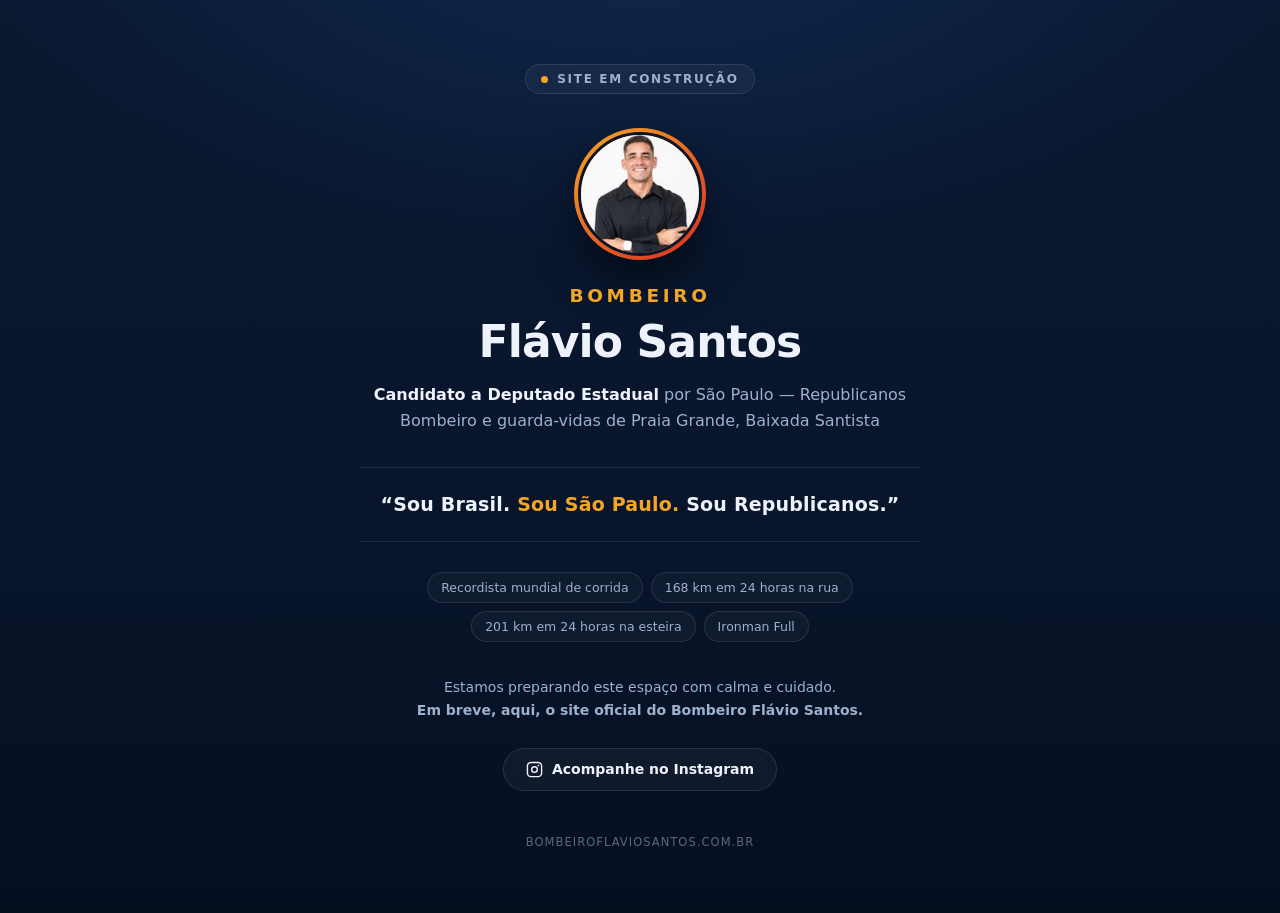
==== index.html @ 795d760d "Publica a pagina de espera do Bombeiro Flavio Santos Uma tela so, sem navegacao, enquanto o site def" ====
<!DOCTYPE html>
<html lang="pt-BR">
<head>
<meta charset="utf-8">
<meta name="viewport" content="width=device-width, initial-scale=1">
<title>Bombeiro Flávio Santos — em breve</title>
<meta name="description" content="Em breve, o site oficial do Bombeiro Flávio Santos, candidato a Deputado Estadual por São Paulo.">
<meta name="robots" content="index, follow">
<link rel="canonical" href="https://bombeiroflaviosantos.com.br/">

<meta property="og:type" content="website">
<meta property="og:locale" content="pt_BR">
<meta property="og:site_name" content="Bombeiro Flávio Santos">
<meta property="og:title" content="Bombeiro Flávio Santos — em breve">
<meta property="og:description" content="Sou Brasil. Sou São Paulo. Sou Republicanos. Em breve, o site oficial.">
<meta property="og:url" content="https://bombeiroflaviosantos.com.br/">
<meta property="og:image" content="https://bombeiroflaviosantos.com.br/assets/flavio.jpg">
<meta name="twitter:card" content="summary">

<link rel="icon" href="data:image/svg+xml,%3Csvg xmlns='http://www.w3.org/2000/svg' viewBox='0 0 32 32'%3E%3Crect width='32' height='32' rx='7' fill='%230b1b33'/%3E%3Cpath d='M16 5c1.5 4-2.5 5.6-2.5 9A2.5 2.5 0 0 0 16 16.5 2.5 2.5 0 0 0 18.5 14c0-1.2-.6-2-.6-2 3 1.6 4.6 3.8 4.6 6.6A6.5 6.5 0 0 1 16 25a6.5 6.5 0 0 1-6.5-6.4C9.5 12.6 14.6 11 16 5z' fill='%23f5a524'/%3E%3C/svg%3E">

<style>
  :root{
    --azul-fundo:#08152b;
    --azul-topo:#102a52;
    --amarelo:#f5a524;
    --vermelho:#d92d20;
    --texto:#eef3fb;
    --texto-suave:#9db0cc;
    --borda:rgba(255,255,255,.10);
  }
  *{box-sizing:border-box;margin:0;padding:0}
  html{-webkit-text-size-adjust:100%}
  body{
    min-height:100dvh;
    display:flex;align-items:center;justify-content:center;
    padding:clamp(24px,6vw,64px) 20px;
    font-family:"Segoe UI",system-ui,-apple-system,"Helvetica Neue",Arial,sans-serif;
    color:var(--texto);
    background:
      radial-gradient(1100px 600px at 50% -12%, var(--azul-topo) 0%, transparent 62%),
      linear-gradient(180deg, #0a1830 0%, var(--azul-fundo) 55%, #060f20 100%);
    background-color:var(--azul-fundo);
    text-align:center;
  }
  main{width:100%;max-width:560px}

  .selo{
    display:inline-flex;align-items:center;gap:9px;
    padding:7px 15px;margin-bottom:34px;
    border:1px solid var(--borda);border-radius:999px;
    background:rgba(255,255,255,.04);
    font-size:12px;font-weight:600;letter-spacing:.14em;text-transform:uppercase;
    color:var(--texto-suave);
  }
  .selo::before{
    content:"";width:7px;height:7px;border-radius:50%;
    background:var(--amarelo);
    box-shadow:0 0 0 0 rgba(245,165,36,.6);
    animation:pulso 2.4s ease-out infinite;
  }
  @keyframes pulso{
    0%{box-shadow:0 0 0 0 rgba(245,165,36,.55)}
    70%{box-shadow:0 0 0 11px rgba(245,165,36,0)}
    100%{box-shadow:0 0 0 0 rgba(245,165,36,0)}
  }

  .retrato{
    width:132px;height:132px;margin:0 auto 26px;
    border-radius:50%;
    padding:4px;
    background:linear-gradient(140deg,var(--amarelo),var(--vermelho));
    box-shadow:0 18px 42px rgba(0,0,0,.5);
  }
  .retrato img{
    width:100%;height:100%;
    border-radius:50%;
    object-fit:cover;
    display:block;
    border:3px solid var(--azul-fundo);
    background:var(--azul-topo);
  }

  h1{
    font-size:clamp(30px,7.5vw,44px);
    line-height:1.12;
    font-weight:800;
    letter-spacing:-.02em;
  }
  h1 .primeiro{
    display:block;
    font-size:.42em;
    font-weight:700;
    letter-spacing:.2em;
    text-transform:uppercase;
    color:var(--amarelo);
    margin-bottom:10px;
  }

  .cargo{
    margin-top:16px;
    font-size:clamp(14px,3.6vw,16px);
    line-height:1.6;
    color:var(--texto-suave);
  }
  .cargo strong{color:var(--texto);font-weight:600}

  .lema{
    margin:34px auto 0;
    padding:22px 20px;
    border-top:1px solid var(--borda);
    border-bottom:1px solid var(--borda);
    font-size:clamp(15px,4vw,19px);
    font-weight:700;
    line-height:1.5;
    letter-spacing:.01em;
  }
  .lema span{color:var(--amarelo)}

  .marcas{
    display:flex;flex-wrap:wrap;gap:8px;justify-content:center;
    margin-top:30px;
  }
  .marcas li{
    list-style:none;
    padding:7px 13px;
    border:1px solid var(--borda);border-radius:999px;
    background:rgba(255,255,255,.03);
    font-size:12.5px;
    color:var(--texto-suave);
  }

  .aviso{
    margin-top:34px;
    font-size:14px;line-height:1.65;
    color:var(--texto-suave);
  }

  .insta{
    display:inline-flex;align-items:center;gap:9px;
    margin-top:26px;padding:12px 22px;
    border:1px solid var(--borda);border-radius:999px;
    background:rgba(255,255,255,.04);
    color:var(--texto);text-decoration:none;
    font-size:14px;font-weight:600;
    transition:background .18s ease,border-color .18s ease,transform .18s ease;
  }
  .insta:hover,.insta:focus-visible{
    background:rgba(245,165,36,.12);
    border-color:rgba(245,165,36,.45);
    transform:translateY(-1px);
  }
  .insta:focus-visible{outline:2px solid var(--amarelo);outline-offset:3px}
  .insta svg{width:17px;height:17px;flex:none}

  footer{
    margin-top:44px;
    font-size:11.5px;letter-spacing:.09em;text-transform:uppercase;
    color:rgba(157,176,204,.55);
  }

  @media (prefers-reduced-motion:reduce){
    .selo::before{animation:none}
    .insta{transition:none}
  }
</style>
</head>
<body>
<main>
  <p class="selo">Site em construção</p>

  <div class="retrato">
    <img src="assets/flavio.jpg" alt="Retrato do Bombeiro Flávio Santos" width="132" height="132">
  </div>

  <h1><span class="primeiro">Bombeiro</span>Flávio Santos</h1>

  <p class="cargo">
    <strong>Candidato a Deputado Estadual</strong> por São Paulo — Republicanos<br>
    Bombeiro e guarda-vidas de Praia Grande, Baixada Santista
  </p>

  <p class="lema">“Sou Brasil. <span>Sou São Paulo.</span> Sou Republicanos.”</p>

  <ul class="marcas">
    <li>Recordista mundial de corrida</li>
    <li>168 km em 24 horas na rua</li>
    <li>201 km em 24 horas na esteira</li>
    <li>Ironman Full</li>
  </ul>

  <p class="aviso">
    Estamos preparando este espaço com calma e cuidado.<br>
    <strong>Em breve, aqui, o site oficial do Bombeiro Flávio Santos.</strong>
  </p>

  <a class="insta" href="https://www.instagram.com/bombeiroflaviosantos/" target="_blank" rel="noopener">
    <svg viewBox="0 0 24 24" fill="none" stroke="currentColor" stroke-width="2" stroke-linecap="round" stroke-linejoin="round" aria-hidden="true">
      <rect x="2" y="2" width="20" height="20" rx="5"></rect>
      <circle cx="12" cy="12" r="4"></circle>
      <circle cx="17.5" cy="6.5" r="1.2" fill="currentColor" stroke="none"></circle>
    </svg>
    Acompanhe no Instagram
  </a>

  <footer>bombeiroflaviosantos.com.br</footer>
</main>
</body>
</html>
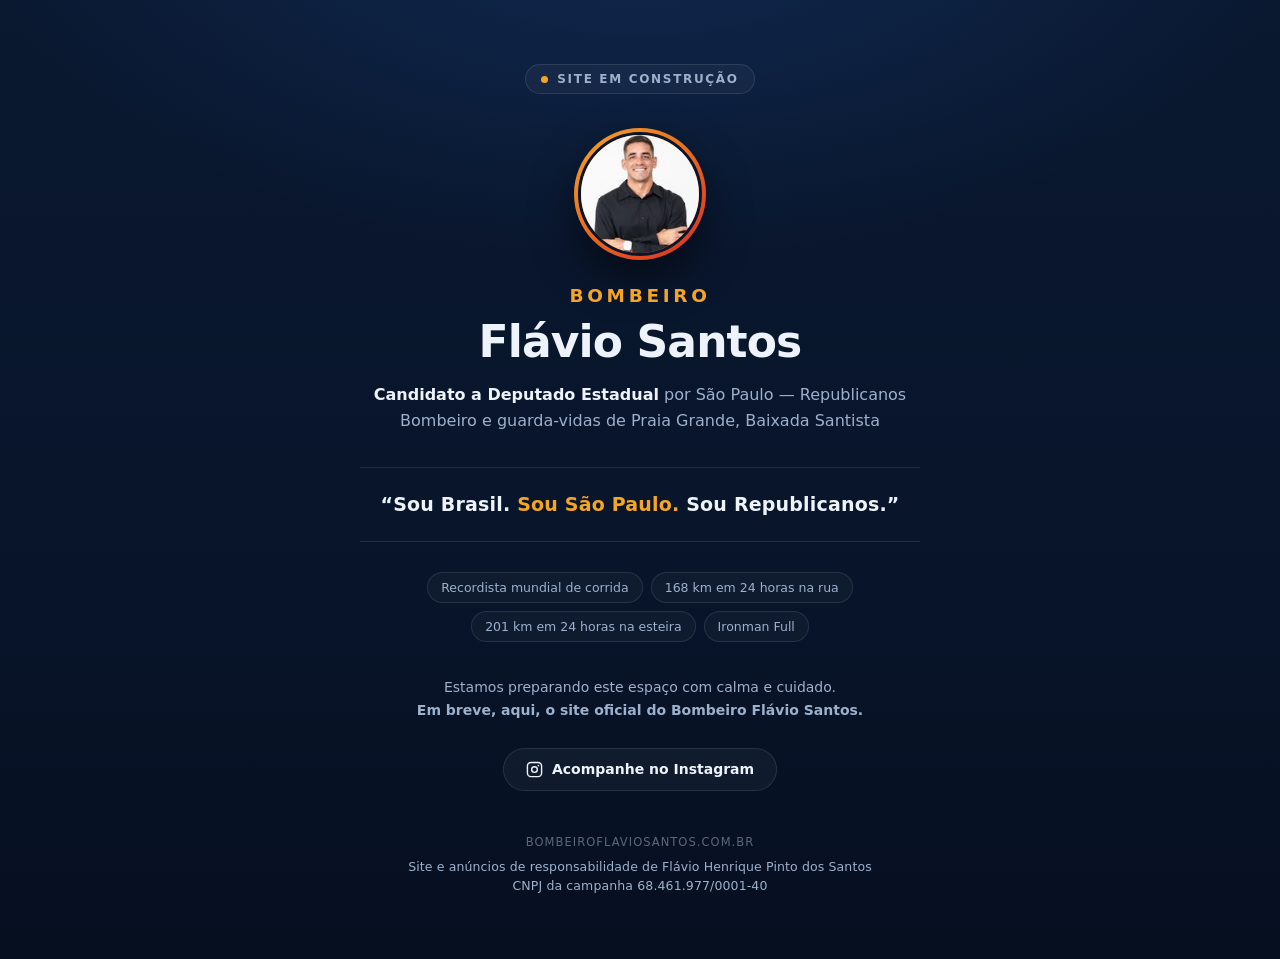
==== commit c0224a2e: "Identifica quem financia o anuncio no rodape O rotulo de anuncio foi reprovado porque a pagina nao t" ====
--- a/index.html
+++ b/index.html
@@ -158,6 +158,13 @@
     font-size:11.5px;letter-spacing:.09em;text-transform:uppercase;
     color:rgba(157,176,204,.55);
   }
+  /* identificacao de quem financia o anuncio: exigida por Meta/Google para o rotulo */
+  footer .responsavel{
+    display:block;margin-top:9px;
+    text-transform:none;letter-spacing:.01em;
+    font-size:12.5px;line-height:1.5;
+    color:var(--texto-suave);
+  }
 
   @media (prefers-reduced-motion:reduce){
     .selo::before{animation:none}
@@ -203,7 +210,11 @@
     Acompanhe no Instagram
   </a>
 
-  <footer>bombeiroflaviosantos.com.br</footer>
+  <footer>
+    bombeiroflaviosantos.com.br
+    <span class="responsavel">Site e anúncios de responsabilidade de Flávio Henrique Pinto dos Santos<br>
+    CNPJ da campanha 68.461.977/0001-40</span>
+  </footer>
 </main>
 </body>
 </html>
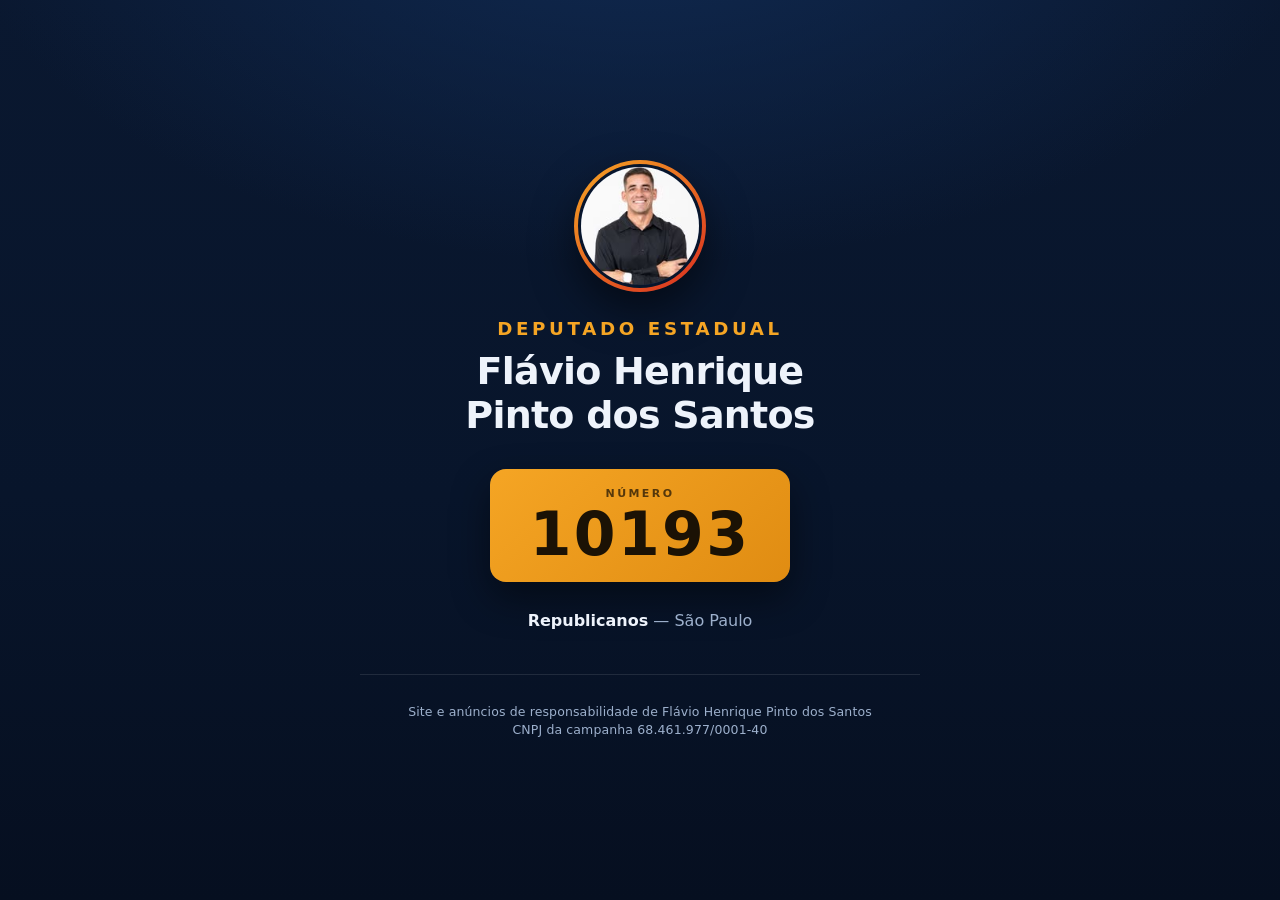
==== commit 93a2f1c7: "Aponta este dominio para a mesma pagina do flaviosantos10193 O rotulo de anuncio foi reprovado de no" ====
--- a/index.html
+++ b/index.html
@@ -3,21 +3,21 @@
 <head>
 <meta charset="utf-8">
 <meta name="viewport" content="width=device-width, initial-scale=1">
-<title>Bombeiro Flávio Santos — em breve</title>
-<meta name="description" content="Em breve, o site oficial do Bombeiro Flávio Santos, candidato a Deputado Estadual por São Paulo.">
+<title>Flávio Henrique Pinto dos Santos — 10193 — Deputado Estadual</title>
+<meta name="description" content="Flávio Henrique Pinto dos Santos, 10193 — candidato a Deputado Estadual por São Paulo, Republicanos.">
 <meta name="robots" content="index, follow">
 <link rel="canonical" href="https://bombeiroflaviosantos.com.br/">
 
 <meta property="og:type" content="website">
 <meta property="og:locale" content="pt_BR">
-<meta property="og:site_name" content="Bombeiro Flávio Santos">
-<meta property="og:title" content="Bombeiro Flávio Santos — em breve">
-<meta property="og:description" content="Sou Brasil. Sou São Paulo. Sou Republicanos. Em breve, o site oficial.">
+<meta property="og:site_name" content="Flávio Henrique Pinto dos Santos — 10193">
+<meta property="og:title" content="Flávio Henrique Pinto dos Santos — 10193 — Deputado Estadual">
+<meta property="og:description" content="Candidato a Deputado Estadual por São Paulo, Republicanos.">
 <meta property="og:url" content="https://bombeiroflaviosantos.com.br/">
 <meta property="og:image" content="https://bombeiroflaviosantos.com.br/assets/flavio.jpg">
 <meta name="twitter:card" content="summary">
 
-<link rel="icon" href="data:image/svg+xml,%3Csvg xmlns='http://www.w3.org/2000/svg' viewBox='0 0 32 32'%3E%3Crect width='32' height='32' rx='7' fill='%230b1b33'/%3E%3Cpath d='M16 5c1.5 4-2.5 5.6-2.5 9A2.5 2.5 0 0 0 16 16.5 2.5 2.5 0 0 0 18.5 14c0-1.2-.6-2-.6-2 3 1.6 4.6 3.8 4.6 6.6A6.5 6.5 0 0 1 16 25a6.5 6.5 0 0 1-6.5-6.4C9.5 12.6 14.6 11 16 5z' fill='%23f5a524'/%3E%3C/svg%3E">
+<link rel="icon" href="data:image/svg+xml,%3Csvg xmlns='http://www.w3.org/2000/svg' viewBox='0 0 32 32'%3E%3Crect width='32' height='32' rx='7' fill='%230b1b33'/%3E%3Ctext x='16' y='22' font-family='Segoe UI,Arial,sans-serif' font-size='15' font-weight='700' fill='%23f5a524' text-anchor='middle'%3E10%3C/text%3E%3C/svg%3E">
 
 <style>
   :root{
@@ -45,26 +45,6 @@
   }
   main{width:100%;max-width:560px}
 
-  .selo{
-    display:inline-flex;align-items:center;gap:9px;
-    padding:7px 15px;margin-bottom:34px;
-    border:1px solid var(--borda);border-radius:999px;
-    background:rgba(255,255,255,.04);
-    font-size:12px;font-weight:600;letter-spacing:.14em;text-transform:uppercase;
-    color:var(--texto-suave);
-  }
-  .selo::before{
-    content:"";width:7px;height:7px;border-radius:50%;
-    background:var(--amarelo);
-    box-shadow:0 0 0 0 rgba(245,165,36,.6);
-    animation:pulso 2.4s ease-out infinite;
-  }
-  @keyframes pulso{
-    0%{box-shadow:0 0 0 0 rgba(245,165,36,.55)}
-    70%{box-shadow:0 0 0 11px rgba(245,165,36,0)}
-    100%{box-shadow:0 0 0 0 rgba(245,165,36,0)}
-  }
-
   .retrato{
     width:132px;height:132px;margin:0 auto 26px;
     border-radius:50%;
@@ -81,15 +61,19 @@
     background:var(--azul-topo);
   }
 
+  /* O cargo pretendido e o titulo de maior peso; o nome vem logo abaixo.
+     Mesmo desenho ja adotado no site do Fabio Arruda. */
   h1{
-    font-size:clamp(30px,7.5vw,44px);
-    line-height:1.12;
+    /* nome civil completo e longo: escala menor que a de um nome de campanha,
+       senao quebra em tres linhas no telefone */
+    font-size:clamp(26px,6.2vw,38px);
+    line-height:1.16;
     font-weight:800;
     letter-spacing:-.02em;
   }
   h1 .primeiro{
     display:block;
-    font-size:.42em;
+    font-size:.48em;
     font-weight:700;
     letter-spacing:.2em;
     text-transform:uppercase;
@@ -97,121 +81,75 @@
     margin-bottom:10px;
   }
 
-  .cargo{
-    margin-top:16px;
+  .numero{
+    margin:32px auto 0;
+    display:block;
+    width:fit-content;
+    padding:18px clamp(24px,7vw,40px);
+    border-radius:16px;
+    background:linear-gradient(140deg,var(--amarelo),#e08c12);
+    color:#1b1205;
+    box-shadow:0 16px 38px rgba(0,0,0,.45);
+  }
+  .numero .rotulo{
+    display:block;
+    font-size:11px;font-weight:700;
+    letter-spacing:.22em;text-transform:uppercase;
+    opacity:.72;
+  }
+  .numero .digitos{
+    display:block;
+    margin-top:4px;
+    font-size:clamp(40px,12vw,60px);
+    font-weight:800;
+    line-height:1;
+    letter-spacing:.04em;
+    font-variant-numeric:tabular-nums;
+  }
+
+  .partido{
+    margin-top:26px;
     font-size:clamp(14px,3.6vw,16px);
     line-height:1.6;
     color:var(--texto-suave);
   }
-  .cargo strong{color:var(--texto);font-weight:600}
+  .partido strong{color:var(--texto);font-weight:600}
 
-  .lema{
-    margin:34px auto 0;
-    padding:22px 20px;
+  footer{
+    margin-top:40px;
+    padding-top:20px;
     border-top:1px solid var(--borda);
-    border-bottom:1px solid var(--borda);
-    font-size:clamp(15px,4vw,19px);
-    font-weight:700;
-    line-height:1.5;
-    letter-spacing:.01em;
-  }
-  .lema span{color:var(--amarelo)}
-
-  .marcas{
-    display:flex;flex-wrap:wrap;gap:8px;justify-content:center;
-    margin-top:30px;
-  }
-  .marcas li{
-    list-style:none;
-    padding:7px 13px;
-    border:1px solid var(--borda);border-radius:999px;
-    background:rgba(255,255,255,.03);
-    font-size:12.5px;
+    font-size:12px;
+    letter-spacing:.06em;
+    text-transform:uppercase;
     color:var(--texto-suave);
   }
-
-  .aviso{
-    margin-top:34px;
-    font-size:14px;line-height:1.65;
-    color:var(--texto-suave);
-  }
-
-  .insta{
-    display:inline-flex;align-items:center;gap:9px;
-    margin-top:26px;padding:12px 22px;
-    border:1px solid var(--borda);border-radius:999px;
-    background:rgba(255,255,255,.04);
-    color:var(--texto);text-decoration:none;
-    font-size:14px;font-weight:600;
-    transition:background .18s ease,border-color .18s ease,transform .18s ease;
-  }
-  .insta:hover,.insta:focus-visible{
-    background:rgba(245,165,36,.12);
-    border-color:rgba(245,165,36,.45);
-    transform:translateY(-1px);
-  }
-  .insta:focus-visible{outline:2px solid var(--amarelo);outline-offset:3px}
-  .insta svg{width:17px;height:17px;flex:none}
-
-  footer{
-    margin-top:44px;
-    font-size:11.5px;letter-spacing:.09em;text-transform:uppercase;
-    color:rgba(157,176,204,.55);
-  }
-  /* identificacao de quem financia o anuncio: exigida por Meta/Google para o rotulo */
   footer .responsavel{
-    display:block;margin-top:9px;
+    display:block;margin-top:8px;
     text-transform:none;letter-spacing:.01em;
     font-size:12.5px;line-height:1.5;
     color:var(--texto-suave);
-  }
-
-  @media (prefers-reduced-motion:reduce){
-    .selo::before{animation:none}
-    .insta{transition:none}
   }
 </style>
 </head>
 <body>
 <main>
-  <p class="selo">Site em construção</p>
-
   <div class="retrato">
-    <img src="assets/flavio.jpg" alt="Retrato do Bombeiro Flávio Santos" width="132" height="132">
+    <img src="assets/flavio.jpg" alt="Retrato de Flávio Henrique Pinto dos Santos" width="132" height="132">
   </div>
 
-  <h1><span class="primeiro">Bombeiro</span>Flávio Santos</h1>
+  <h1><span class="primeiro">Deputado Estadual</span>Flávio Henrique<br>Pinto dos Santos</h1>
 
-  <p class="cargo">
-    <strong>Candidato a Deputado Estadual</strong> por São Paulo — Republicanos<br>
-    Bombeiro e guarda-vidas de Praia Grande, Baixada Santista
+  <p class="numero">
+    <span class="rotulo">Número</span>
+    <span class="digitos">10193</span>
   </p>
 
-  <p class="lema">“Sou Brasil. <span>Sou São Paulo.</span> Sou Republicanos.”</p>
-
-  <ul class="marcas">
-    <li>Recordista mundial de corrida</li>
-    <li>168 km em 24 horas na rua</li>
-    <li>201 km em 24 horas na esteira</li>
-    <li>Ironman Full</li>
-  </ul>
-
-  <p class="aviso">
-    Estamos preparando este espaço com calma e cuidado.<br>
-    <strong>Em breve, aqui, o site oficial do Bombeiro Flávio Santos.</strong>
+  <p class="partido">
+    <strong>Republicanos</strong> — São Paulo
   </p>
 
-  <a class="insta" href="https://www.instagram.com/bombeiroflaviosantos/" target="_blank" rel="noopener">
-    <svg viewBox="0 0 24 24" fill="none" stroke="currentColor" stroke-width="2" stroke-linecap="round" stroke-linejoin="round" aria-hidden="true">
-      <rect x="2" y="2" width="20" height="20" rx="5"></rect>
-      <circle cx="12" cy="12" r="4"></circle>
-      <circle cx="17.5" cy="6.5" r="1.2" fill="currentColor" stroke="none"></circle>
-    </svg>
-    Acompanhe no Instagram
-  </a>
-
   <footer>
-    bombeiroflaviosantos.com.br
     <span class="responsavel">Site e anúncios de responsabilidade de Flávio Henrique Pinto dos Santos<br>
     CNPJ da campanha 68.461.977/0001-40</span>
   </footer>
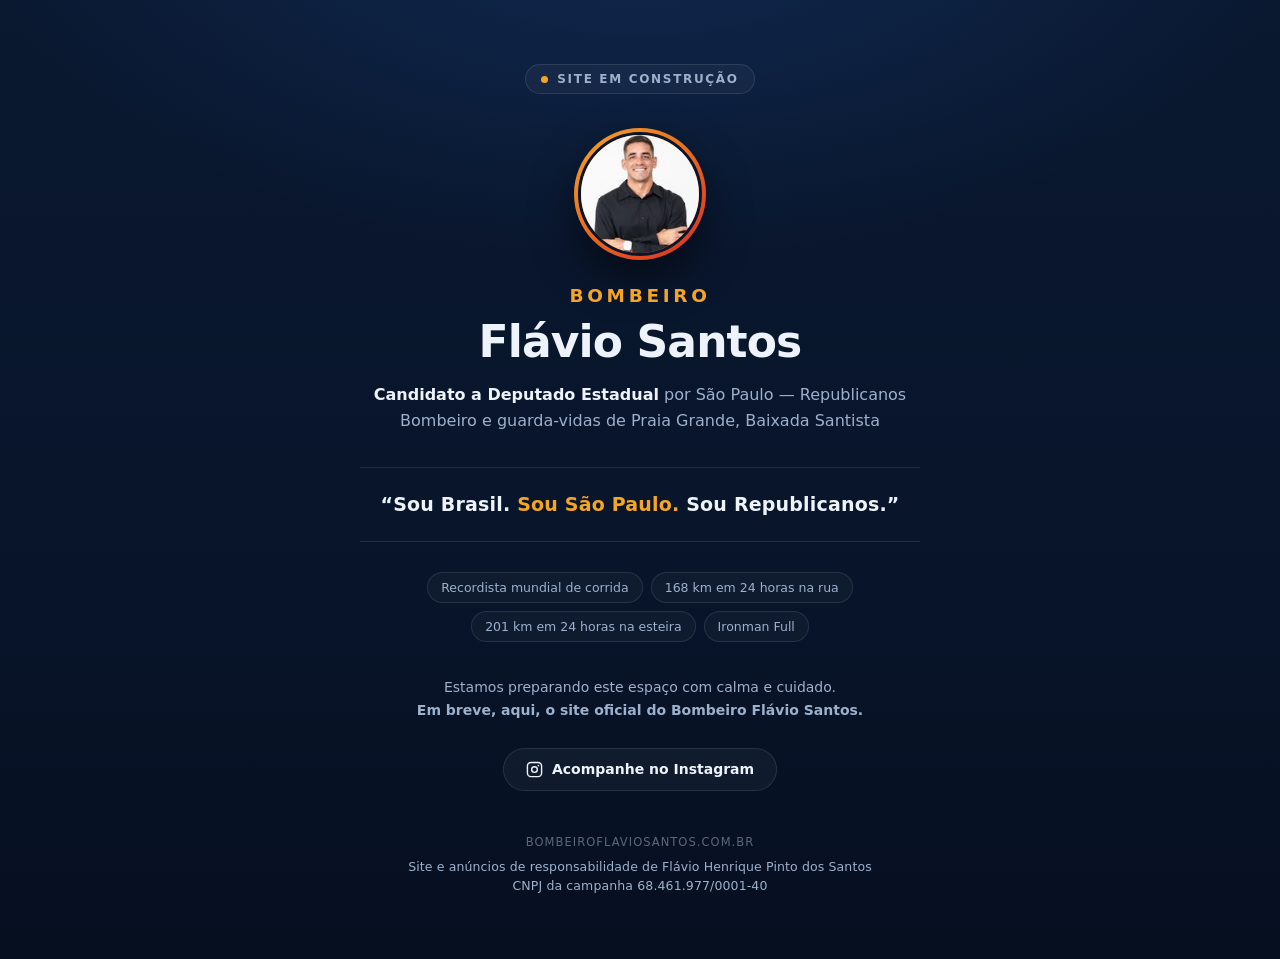
==== commit 8caccf20: "Restaura a pagina de campanha original e desfaz o espelhamento com o site novo Os dois dominios do c" ====
--- a/index.html
+++ b/index.html
@@ -3,21 +3,21 @@
 <head>
 <meta charset="utf-8">
 <meta name="viewport" content="width=device-width, initial-scale=1">
-<title>Flávio Henrique Pinto dos Santos — 10193 — Deputado Estadual</title>
-<meta name="description" content="Flávio Henrique Pinto dos Santos, 10193 — candidato a Deputado Estadual por São Paulo, Republicanos.">
+<title>Bombeiro Flávio Santos — em breve</title>
+<meta name="description" content="Em breve, o site oficial do Bombeiro Flávio Santos, candidato a Deputado Estadual por São Paulo.">
 <meta name="robots" content="index, follow">
 <link rel="canonical" href="https://bombeiroflaviosantos.com.br/">
 
 <meta property="og:type" content="website">
 <meta property="og:locale" content="pt_BR">
-<meta property="og:site_name" content="Flávio Henrique Pinto dos Santos — 10193">
-<meta property="og:title" content="Flávio Henrique Pinto dos Santos — 10193 — Deputado Estadual">
-<meta property="og:description" content="Candidato a Deputado Estadual por São Paulo, Republicanos.">
+<meta property="og:site_name" content="Bombeiro Flávio Santos">
+<meta property="og:title" content="Bombeiro Flávio Santos — em breve">
+<meta property="og:description" content="Sou Brasil. Sou São Paulo. Sou Republicanos. Em breve, o site oficial.">
 <meta property="og:url" content="https://bombeiroflaviosantos.com.br/">
 <meta property="og:image" content="https://bombeiroflaviosantos.com.br/assets/flavio.jpg">
 <meta name="twitter:card" content="summary">
 
-<link rel="icon" href="data:image/svg+xml,%3Csvg xmlns='http://www.w3.org/2000/svg' viewBox='0 0 32 32'%3E%3Crect width='32' height='32' rx='7' fill='%230b1b33'/%3E%3Ctext x='16' y='22' font-family='Segoe UI,Arial,sans-serif' font-size='15' font-weight='700' fill='%23f5a524' text-anchor='middle'%3E10%3C/text%3E%3C/svg%3E">
+<link rel="icon" href="data:image/svg+xml,%3Csvg xmlns='http://www.w3.org/2000/svg' viewBox='0 0 32 32'%3E%3Crect width='32' height='32' rx='7' fill='%230b1b33'/%3E%3Cpath d='M16 5c1.5 4-2.5 5.6-2.5 9A2.5 2.5 0 0 0 16 16.5 2.5 2.5 0 0 0 18.5 14c0-1.2-.6-2-.6-2 3 1.6 4.6 3.8 4.6 6.6A6.5 6.5 0 0 1 16 25a6.5 6.5 0 0 1-6.5-6.4C9.5 12.6 14.6 11 16 5z' fill='%23f5a524'/%3E%3C/svg%3E">
 
 <style>
   :root{
@@ -45,6 +45,26 @@
   }
   main{width:100%;max-width:560px}
 
+  .selo{
+    display:inline-flex;align-items:center;gap:9px;
+    padding:7px 15px;margin-bottom:34px;
+    border:1px solid var(--borda);border-radius:999px;
+    background:rgba(255,255,255,.04);
+    font-size:12px;font-weight:600;letter-spacing:.14em;text-transform:uppercase;
+    color:var(--texto-suave);
+  }
+  .selo::before{
+    content:"";width:7px;height:7px;border-radius:50%;
+    background:var(--amarelo);
+    box-shadow:0 0 0 0 rgba(245,165,36,.6);
+    animation:pulso 2.4s ease-out infinite;
+  }
+  @keyframes pulso{
+    0%{box-shadow:0 0 0 0 rgba(245,165,36,.55)}
+    70%{box-shadow:0 0 0 11px rgba(245,165,36,0)}
+    100%{box-shadow:0 0 0 0 rgba(245,165,36,0)}
+  }
+
   .retrato{
     width:132px;height:132px;margin:0 auto 26px;
     border-radius:50%;
@@ -61,19 +81,15 @@
     background:var(--azul-topo);
   }
 
-  /* O cargo pretendido e o titulo de maior peso; o nome vem logo abaixo.
-     Mesmo desenho ja adotado no site do Fabio Arruda. */
   h1{
-    /* nome civil completo e longo: escala menor que a de um nome de campanha,
-       senao quebra em tres linhas no telefone */
-    font-size:clamp(26px,6.2vw,38px);
-    line-height:1.16;
+    font-size:clamp(30px,7.5vw,44px);
+    line-height:1.12;
     font-weight:800;
     letter-spacing:-.02em;
   }
   h1 .primeiro{
     display:block;
-    font-size:.48em;
+    font-size:.42em;
     font-weight:700;
     letter-spacing:.2em;
     text-transform:uppercase;
@@ -81,75 +97,121 @@
     margin-bottom:10px;
   }
 
-  .numero{
-    margin:32px auto 0;
-    display:block;
-    width:fit-content;
-    padding:18px clamp(24px,7vw,40px);
-    border-radius:16px;
-    background:linear-gradient(140deg,var(--amarelo),#e08c12);
-    color:#1b1205;
-    box-shadow:0 16px 38px rgba(0,0,0,.45);
-  }
-  .numero .rotulo{
-    display:block;
-    font-size:11px;font-weight:700;
-    letter-spacing:.22em;text-transform:uppercase;
-    opacity:.72;
-  }
-  .numero .digitos{
-    display:block;
-    margin-top:4px;
-    font-size:clamp(40px,12vw,60px);
-    font-weight:800;
-    line-height:1;
-    letter-spacing:.04em;
-    font-variant-numeric:tabular-nums;
-  }
-
-  .partido{
-    margin-top:26px;
+  .cargo{
+    margin-top:16px;
     font-size:clamp(14px,3.6vw,16px);
     line-height:1.6;
     color:var(--texto-suave);
   }
-  .partido strong{color:var(--texto);font-weight:600}
+  .cargo strong{color:var(--texto);font-weight:600}
+
+  .lema{
+    margin:34px auto 0;
+    padding:22px 20px;
+    border-top:1px solid var(--borda);
+    border-bottom:1px solid var(--borda);
+    font-size:clamp(15px,4vw,19px);
+    font-weight:700;
+    line-height:1.5;
+    letter-spacing:.01em;
+  }
+  .lema span{color:var(--amarelo)}
+
+  .marcas{
+    display:flex;flex-wrap:wrap;gap:8px;justify-content:center;
+    margin-top:30px;
+  }
+  .marcas li{
+    list-style:none;
+    padding:7px 13px;
+    border:1px solid var(--borda);border-radius:999px;
+    background:rgba(255,255,255,.03);
+    font-size:12.5px;
+    color:var(--texto-suave);
+  }
+
+  .aviso{
+    margin-top:34px;
+    font-size:14px;line-height:1.65;
+    color:var(--texto-suave);
+  }
+
+  .insta{
+    display:inline-flex;align-items:center;gap:9px;
+    margin-top:26px;padding:12px 22px;
+    border:1px solid var(--borda);border-radius:999px;
+    background:rgba(255,255,255,.04);
+    color:var(--texto);text-decoration:none;
+    font-size:14px;font-weight:600;
+    transition:background .18s ease,border-color .18s ease,transform .18s ease;
+  }
+  .insta:hover,.insta:focus-visible{
+    background:rgba(245,165,36,.12);
+    border-color:rgba(245,165,36,.45);
+    transform:translateY(-1px);
+  }
+  .insta:focus-visible{outline:2px solid var(--amarelo);outline-offset:3px}
+  .insta svg{width:17px;height:17px;flex:none}
 
   footer{
-    margin-top:40px;
-    padding-top:20px;
-    border-top:1px solid var(--borda);
-    font-size:12px;
-    letter-spacing:.06em;
-    text-transform:uppercase;
-    color:var(--texto-suave);
-  }
+    margin-top:44px;
+    font-size:11.5px;letter-spacing:.09em;text-transform:uppercase;
+    color:rgba(157,176,204,.55);
+  }
+  /* identificacao de quem financia o anuncio: exigida por Meta/Google para o rotulo */
   footer .responsavel{
-    display:block;margin-top:8px;
+    display:block;margin-top:9px;
     text-transform:none;letter-spacing:.01em;
     font-size:12.5px;line-height:1.5;
     color:var(--texto-suave);
+  }
+
+  @media (prefers-reduced-motion:reduce){
+    .selo::before{animation:none}
+    .insta{transition:none}
   }
 </style>
 </head>
 <body>
 <main>
+  <p class="selo">Site em construção</p>
+
   <div class="retrato">
-    <img src="assets/flavio.jpg" alt="Retrato de Flávio Henrique Pinto dos Santos" width="132" height="132">
+    <img src="assets/flavio.jpg" alt="Retrato do Bombeiro Flávio Santos" width="132" height="132">
   </div>
 
-  <h1><span class="primeiro">Deputado Estadual</span>Flávio Henrique<br>Pinto dos Santos</h1>
-
-  <p class="numero">
-    <span class="rotulo">Número</span>
-    <span class="digitos">10193</span>
+  <h1><span class="primeiro">Bombeiro</span>Flávio Santos</h1>
+
+  <p class="cargo">
+    <strong>Candidato a Deputado Estadual</strong> por São Paulo — Republicanos<br>
+    Bombeiro e guarda-vidas de Praia Grande, Baixada Santista
   </p>
 
-  <p class="partido">
-    <strong>Republicanos</strong> — São Paulo
+  <p class="lema">“Sou Brasil. <span>Sou São Paulo.</span> Sou Republicanos.”</p>
+
+  <ul class="marcas">
+    <li>Recordista mundial de corrida</li>
+    <li>168 km em 24 horas na rua</li>
+    <li>201 km em 24 horas na esteira</li>
+    <li>Ironman Full</li>
+  </ul>
+
+  <p class="aviso">
+    Estamos preparando este espaço com calma e cuidado.<br>
+    <strong>Em breve, aqui, o site oficial do Bombeiro Flávio Santos.</strong>
   </p>
 
+  <a class="insta" href="https://www.instagram.com/bombeiroflaviosantos/" target="_blank" rel="noopener">
+    <svg viewBox="0 0 24 24" fill="none" stroke="currentColor" stroke-width="2" stroke-linecap="round" stroke-linejoin="round" aria-hidden="true">
+      <rect x="2" y="2" width="20" height="20" rx="5"></rect>
+      <circle cx="12" cy="12" r="4"></circle>
+      <circle cx="17.5" cy="6.5" r="1.2" fill="currentColor" stroke="none"></circle>
+    </svg>
+    Acompanhe no Instagram
+  </a>
+
   <footer>
+    bombeiroflaviosantos.com.br
     <span class="responsavel">Site e anúncios de responsabilidade de Flávio Henrique Pinto dos Santos<br>
     CNPJ da campanha 68.461.977/0001-40</span>
   </footer>
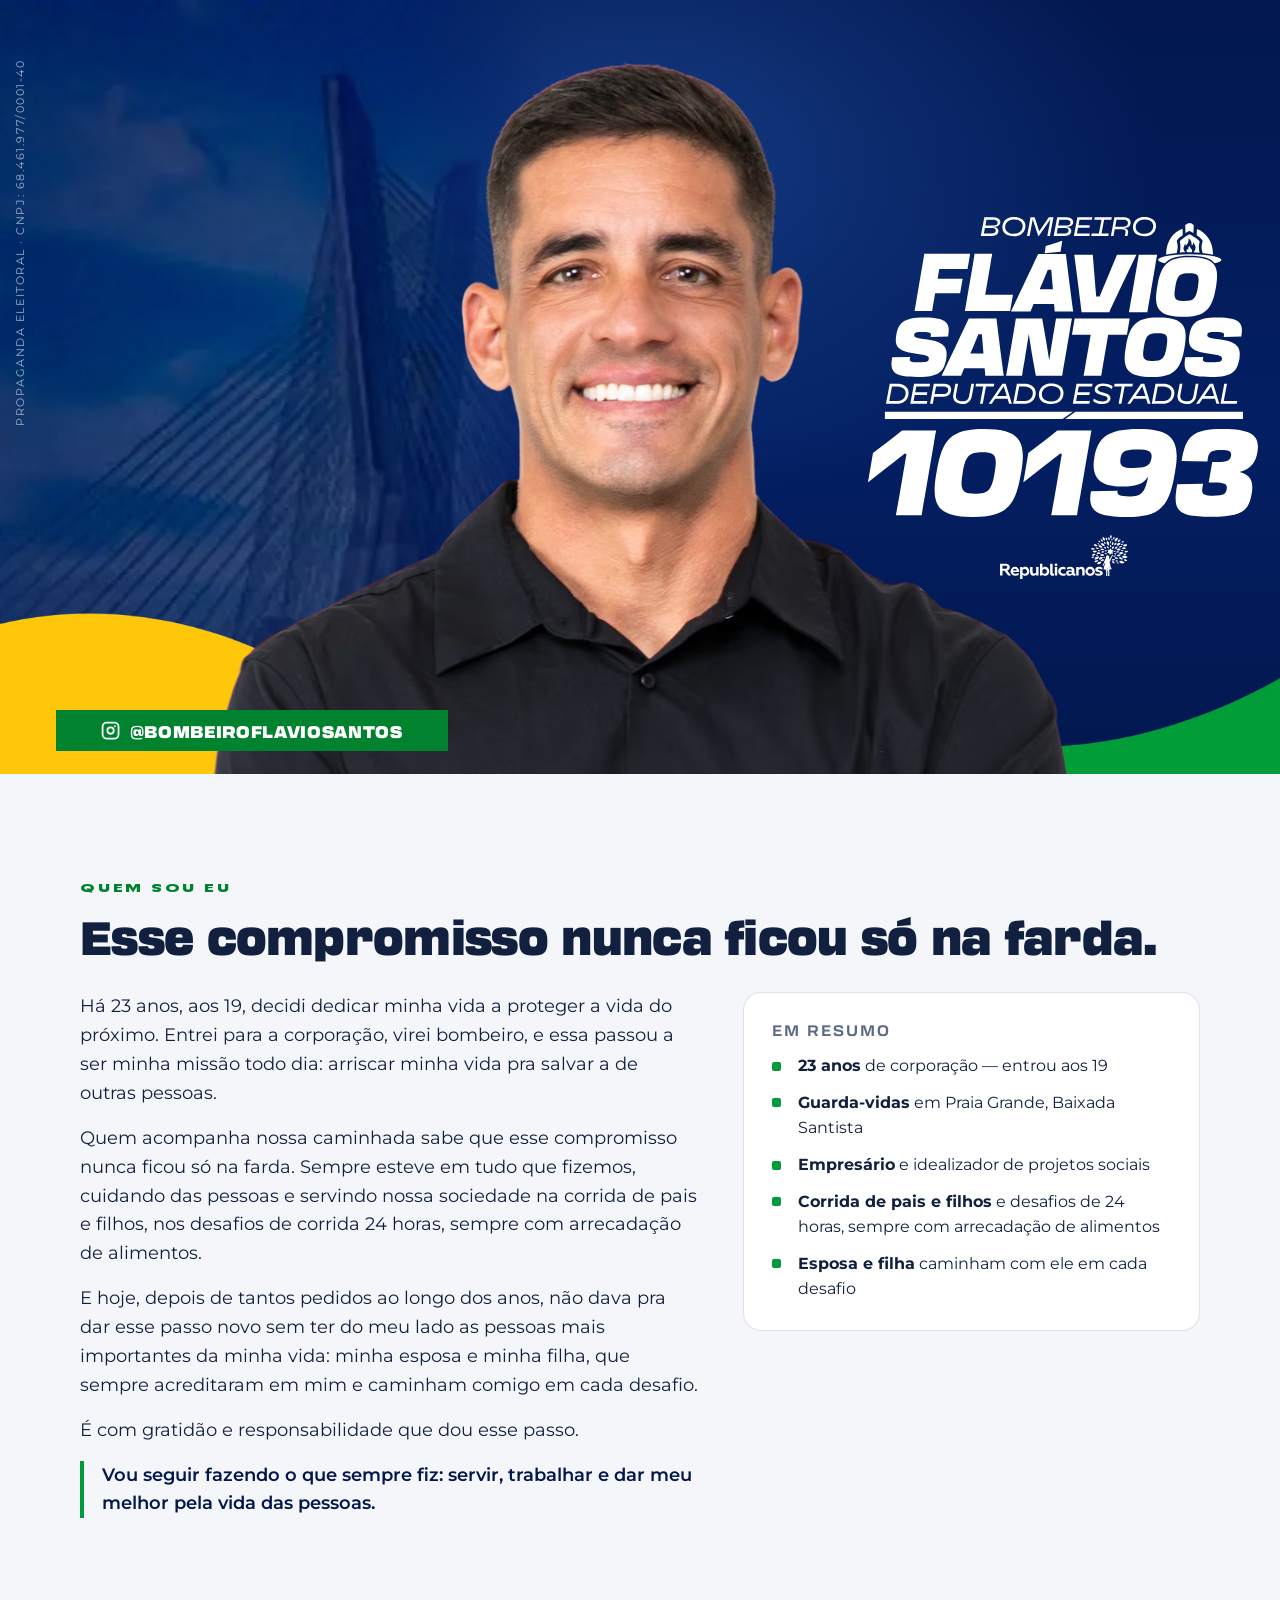
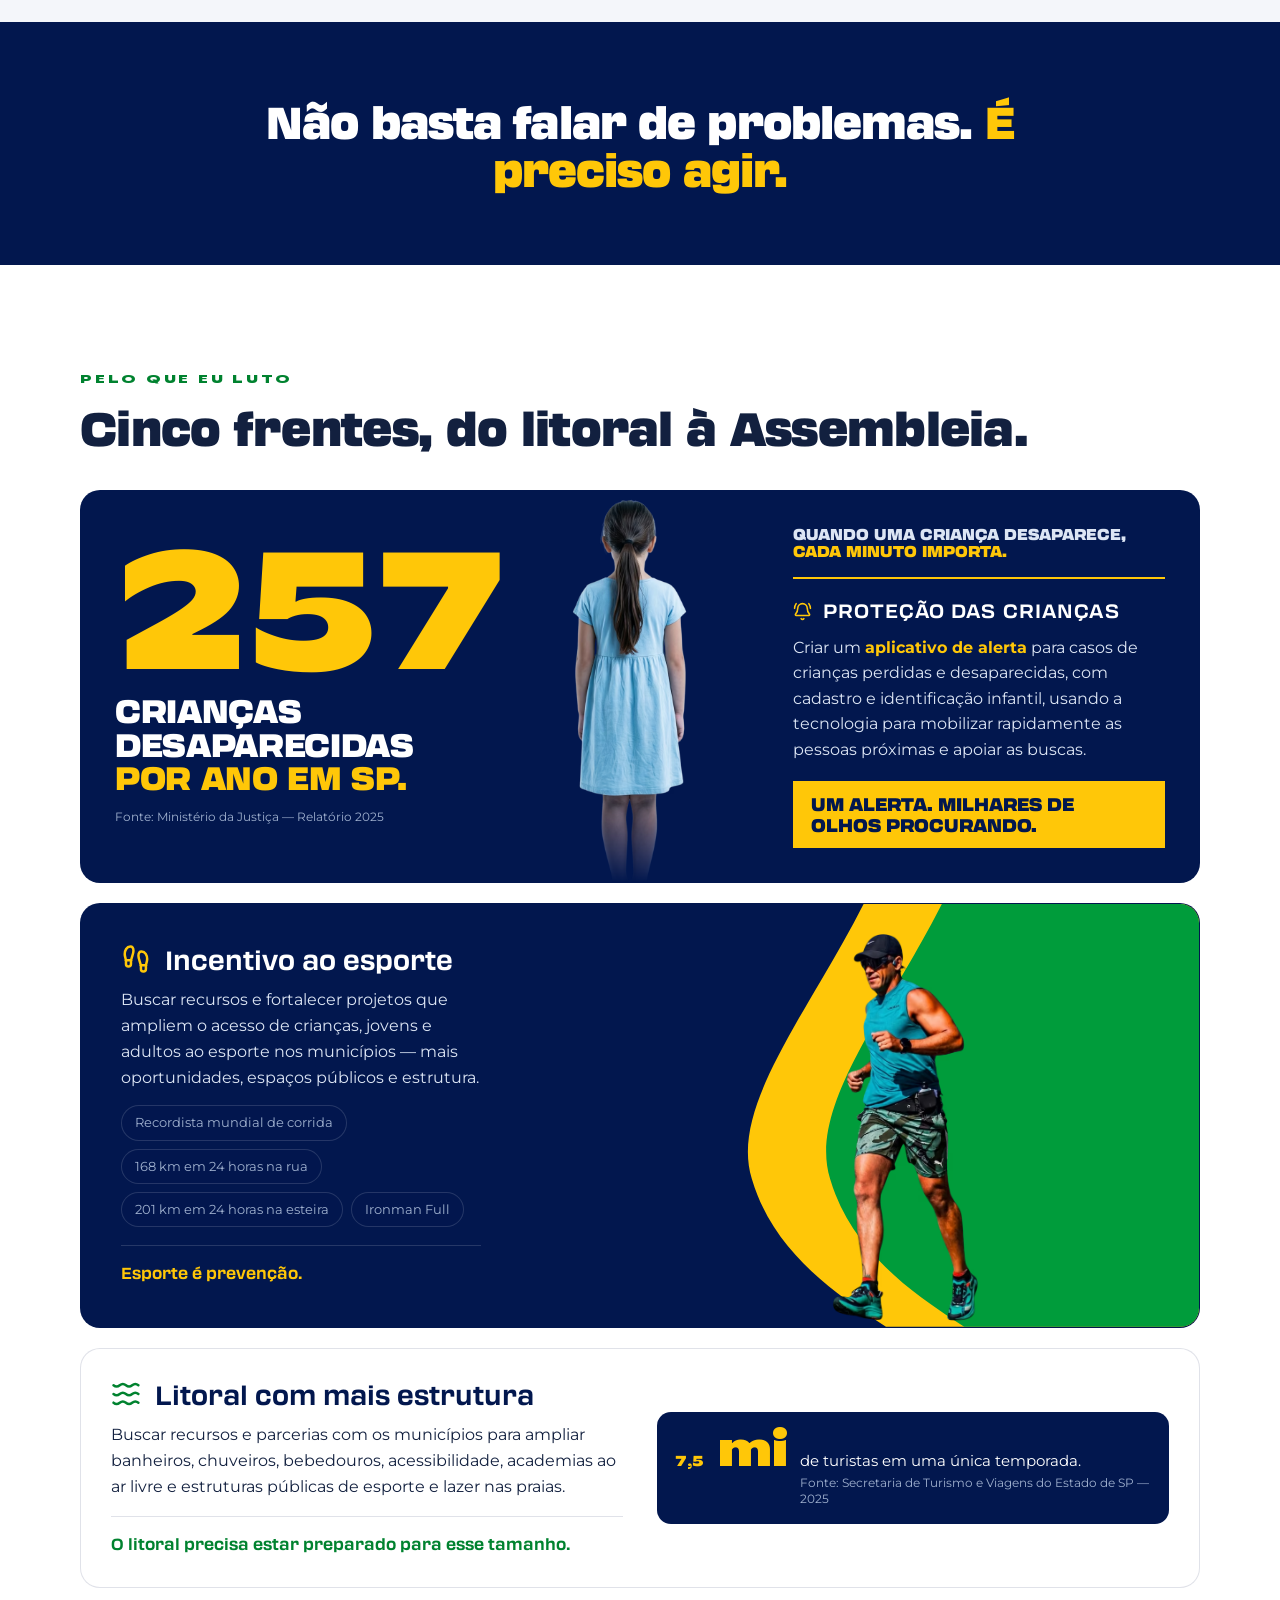
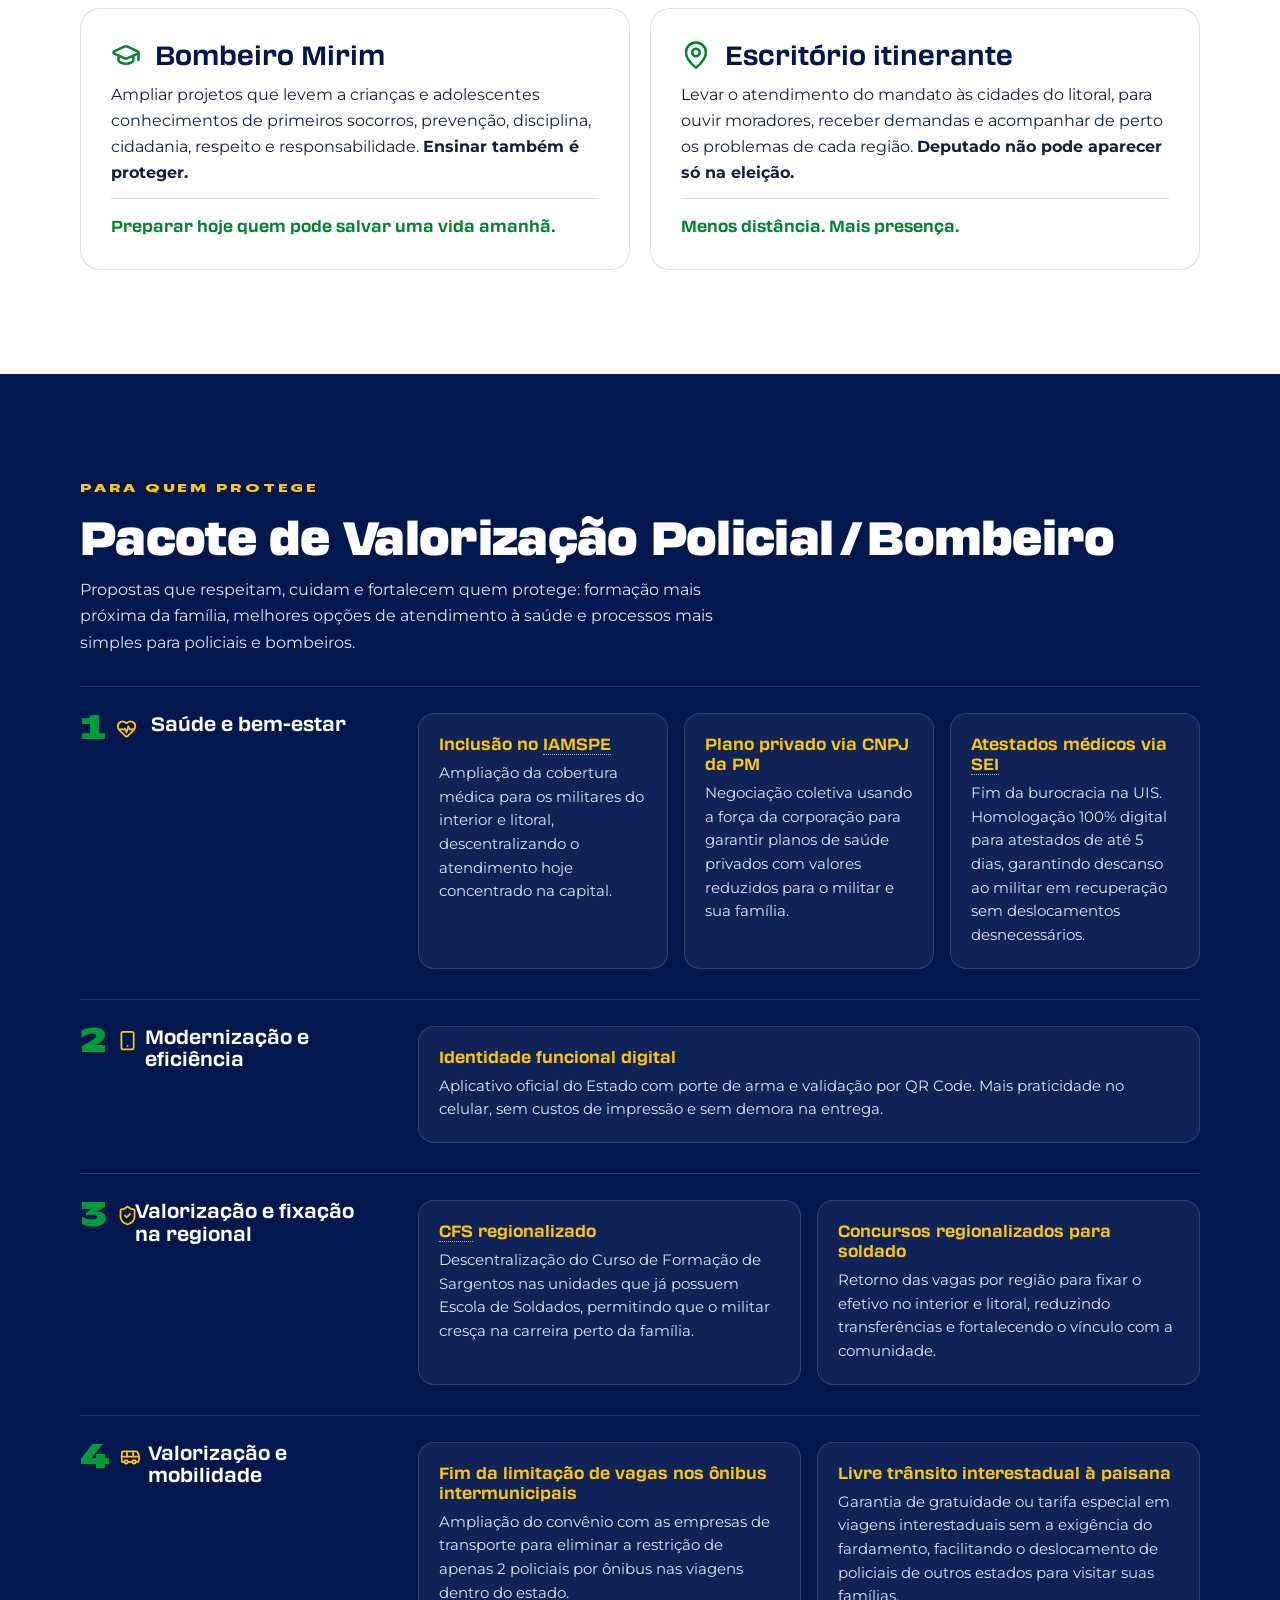
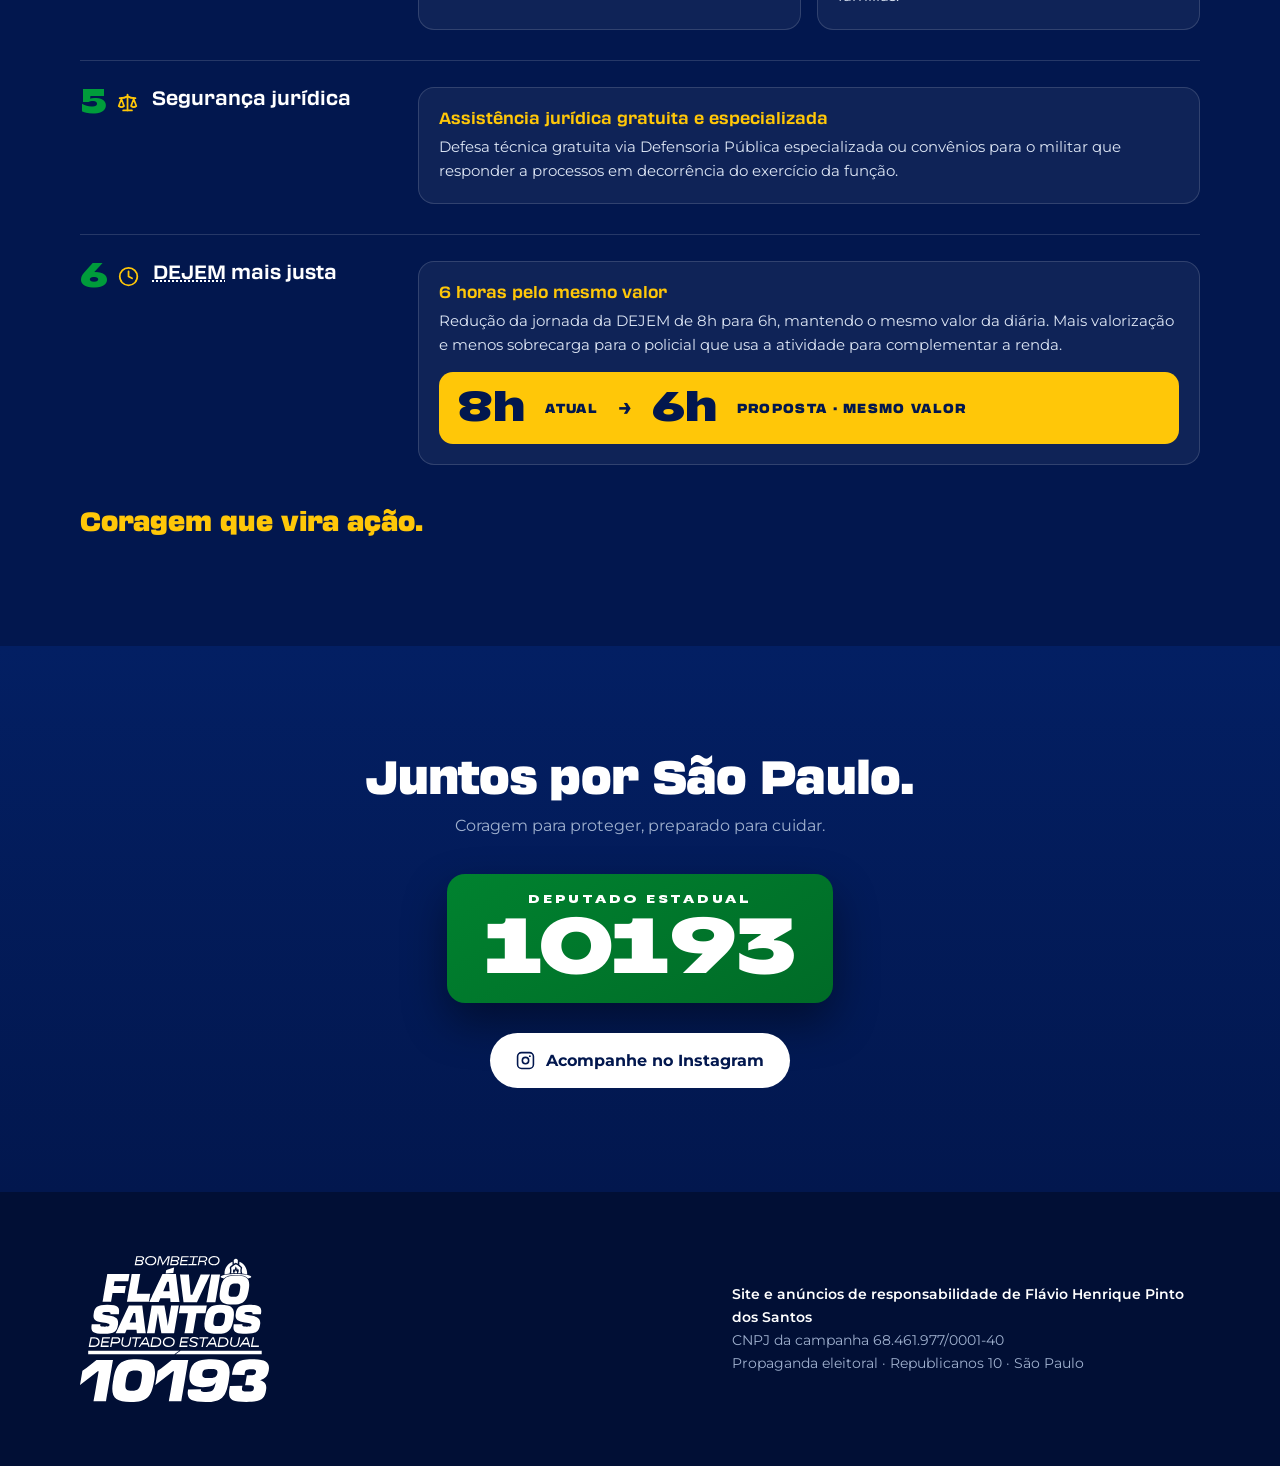
==== commit 70d1b2c7: "Transforma o "em breve" na landing page completa do candidato A pagina de uma tela virou sete blocos" ====
--- a/index.html
+++ b/index.html
@@ -3,218 +3,911 @@
 <head>
 <meta charset="utf-8">
 <meta name="viewport" content="width=device-width, initial-scale=1">
-<title>Bombeiro Flávio Santos — em breve</title>
-<meta name="description" content="Em breve, o site oficial do Bombeiro Flávio Santos, candidato a Deputado Estadual por São Paulo.">
+<title>Bombeiro Flávio Santos — 10193 — Deputado Estadual por São Paulo</title>
+<meta name="description" content="Bombeiro há 23 anos. Candidato a Deputado Estadual por São Paulo, Republicanos, número 10193. Conheça as propostas para as crianças, o esporte, o litoral e a valorização de quem protege.">
 <meta name="robots" content="index, follow">
 <link rel="canonical" href="https://bombeiroflaviosantos.com.br/">
 
 <meta property="og:type" content="website">
 <meta property="og:locale" content="pt_BR">
-<meta property="og:site_name" content="Bombeiro Flávio Santos">
-<meta property="og:title" content="Bombeiro Flávio Santos — em breve">
-<meta property="og:description" content="Sou Brasil. Sou São Paulo. Sou Republicanos. Em breve, o site oficial.">
+<meta property="og:site_name" content="Bombeiro Flávio Santos — 10193">
+<meta property="og:title" content="Bombeiro Flávio Santos — 10193 — Deputado Estadual">
+<meta property="og:description" content="23 anos protegendo vidas. Candidato a Deputado Estadual por São Paulo, Republicanos.">
 <meta property="og:url" content="https://bombeiroflaviosantos.com.br/">
-<meta property="og:image" content="https://bombeiroflaviosantos.com.br/assets/flavio.jpg">
-<meta name="twitter:card" content="summary">
-
-<link rel="icon" href="data:image/svg+xml,%3Csvg xmlns='http://www.w3.org/2000/svg' viewBox='0 0 32 32'%3E%3Crect width='32' height='32' rx='7' fill='%230b1b33'/%3E%3Cpath d='M16 5c1.5 4-2.5 5.6-2.5 9A2.5 2.5 0 0 0 16 16.5 2.5 2.5 0 0 0 18.5 14c0-1.2-.6-2-.6-2 3 1.6 4.6 3.8 4.6 6.6A6.5 6.5 0 0 1 16 25a6.5 6.5 0 0 1-6.5-6.4C9.5 12.6 14.6 11 16 5z' fill='%23f5a524'/%3E%3C/svg%3E">
+<meta property="og:image" content="https://bombeiroflaviosantos.com.br/assets/marca/assinatura-cor.png">
+<meta property="og:image:width" content="1200">
+<meta property="og:image:height" content="919">
+<meta name="twitter:card" content="summary_large_image">
+<meta name="theme-color" content="#02174E">
+
+<link rel="icon" href="assets/marca/capacete.svg" type="image/svg+xml">
+
+<!-- as duas fontes da marca vêm do próprio site; Montserrat, do Google -->
+<link rel="stylesheet" href="assets/fontes/fontes.css">
+<link rel="preload" href="assets/fontes/transducer-900.woff2" as="font" type="font/woff2" crossorigin>
+<link rel="preconnect" href="https://fonts.googleapis.com">
+<link rel="preconnect" href="https://fonts.gstatic.com" crossorigin>
+<link rel="stylesheet" href="https://fonts.googleapis.com/css2?family=Montserrat:wght@400;600;700&display=swap">
 
 <style>
-  :root{
-    --azul-fundo:#08152b;
-    --azul-topo:#102a52;
-    --amarelo:#f5a524;
-    --vermelho:#d92d20;
-    --texto:#eef3fb;
-    --texto-suave:#9db0cc;
-    --borda:rgba(255,255,255,.10);
+/* ---------- tokens da marca (manual de identidade visual) ---------- */
+:root{
+  --navy:#02174E;
+  --verde:#009C3B;
+  --amarelo:#FFC708;
+  /* 4,96:1 sobre branco e com branco por cima: o #009C3B só dá 3,61:1,
+     que reprova em AA para texto abaixo de 24px */
+  --verde-texto:#00822F;
+  --branco:#FFFFFF;
+  --claro:#F4F6FA;
+  --texto-escuro:#12203F;
+  --cinza:#5B6B86;
+  --cinza-claro:#9FB0CE;
+  --borda:rgba(255,255,255,.14);
+  --borda-escura:rgba(2,23,78,.12);
+
+  --titulo:"Transducer","TT Runs","Montserrat",system-ui,-apple-system,"Segoe UI",sans-serif;
+  --apoio:"TT Runs","Transducer","Montserrat",system-ui,-apple-system,"Segoe UI",sans-serif;
+  --texto:"Montserrat",system-ui,-apple-system,"Segoe UI",sans-serif;
+
+  --limite:1120px;
+  --respiro:clamp(56px,9vw,104px);
+}
+
+/* ---------- base ---------- */
+*{box-sizing:border-box;margin:0;padding:0}
+html{-webkit-text-size-adjust:100%;scroll-behavior:smooth}
+body{
+  font-family:var(--texto);
+  font-size:clamp(16px,1.05vw,17px);
+  line-height:1.65;
+  color:var(--texto-escuro);
+  background:var(--branco);
+  overflow-x:hidden;
+}
+img,svg{max-width:100%;display:block}
+a{color:inherit}
+:focus-visible{outline:3px solid var(--amarelo);outline-offset:3px;border-radius:4px}
+
+.faixa{padding:var(--respiro) 20px}
+.faixa--navy{background:var(--navy);color:var(--branco)}
+.faixa--clara{background:var(--claro)}
+.dentro{max-width:var(--limite);margin:0 auto}
+
+h2{
+  font-family:var(--titulo);
+  font-weight:900;
+  font-size:clamp(30px,5.4vw,46px);
+  line-height:1.08;
+  letter-spacing:-.015em;
+}
+h3{font-family:var(--titulo);font-weight:700;line-height:1.2}
+.chapeu{
+  display:block;
+  font-family:var(--apoio);
+  font-weight:900;
+  font-size:12.5px;
+  letter-spacing:.22em;
+  text-transform:uppercase;
+  color:var(--verde-texto);
+  margin-bottom:12px;
+}
+.faixa--navy .chapeu{color:var(--amarelo)}
+
+/* pular para o conteúdo: primeiro alvo do teclado */
+.pular{
+  position:absolute;left:-9999px;top:0;
+  background:var(--amarelo);color:var(--navy);
+  padding:12px 18px;font-weight:700;z-index:99;
+}
+.pular:focus{left:0}
+
+/* ---------- herói ----------
+   Duas camadas, como na peça do carrossel:
+
+   FUNDO, ocupando a tela inteira — o azul, a ponte estaiada (deslocada para a
+   esquerda), as formas amarela e verde da base, e o retrato centralizado.
+
+   FRENTE — três colunas: à esquerda o Instagram, centralizado na coluna e mais
+   abaixo; o meio VAZIO, para o rosto respirar; à direita o nome e o número,
+   centralizados na coluna e no maior tamanho que ela comporta. */
+.heroi{
+  position:relative;isolation:isolate;
+  background-color:var(--navy);
+  background-image:
+    radial-gradient(760px 520px at 50% 20%, #143A82 0%, transparent 68%),
+    linear-gradient(180deg,#02174E 0%,#031F63 55%,#02174E 100%);
+  color:var(--branco);
+  padding-top:clamp(14px,2.4vw,22px);
+  overflow:hidden;
+  min-height:clamp(520px,86vh,820px);
+  min-height:clamp(520px,86dvh,820px);
+  display:flex;flex-direction:column;
+}
+
+/* --- camada de trás --- */
+.heroi__fundo{position:absolute;inset:0;z-index:0;pointer-events:none}
+
+/* a ponte é a mesma foto da peça e só existe nela: veio recortada do carrossel,
+   em baixa resolução, e por isso vive desbotada, como textura. Chegando o
+   arquivo original da campanha, é trocar. */
+.heroi__ponte{
+  position:absolute;inset:0 auto 0 0;
+  width:min(42%,560px);
+  background:url("assets/fotos/ponte-780.webp") 35% bottom/cover no-repeat;
+  opacity:1;
+  -webkit-mask-image:linear-gradient(90deg,#000 0 72%,transparent 100%);
+  mask-image:linear-gradient(90deg,#000 0 72%,transparent 100%);
+}
+@media (max-width:899px){.heroi__ponte{width:100%;opacity:.3}}
+
+.formas{position:absolute;left:0;right:0;bottom:-1px;width:100%;display:block}
+.formas img{width:100%;height:auto;display:block}
+
+/* o retrato é o centro da peça: centralizado e do tamanho do herói */
+.heroi__foto{
+  position:absolute;left:50%;bottom:0;transform:translateX(-50%);
+  height:min(94%,780px);
+}
+.heroi__foto img{height:100%;width:auto;max-width:none;display:block}
+
+/* --- camada da frente --- */
+.heroi__frente{
+  position:relative;z-index:2;flex:1;
+  max-width:var(--limite);width:100%;margin:0 auto;padding:0 20px;
+  display:grid;grid-template-columns:1fr;gap:14px;
+  align-items:center;justify-items:center;
+}
+@media (min-width:900px){
+  .heroi__frente{
+    grid-template-columns:1fr 1fr 1fr;
+    max-width:1340px;padding-left:56px;
   }
-  *{box-sizing:border-box;margin:0;padding:0}
-  html{-webkit-text-size-adjust:100%}
-  body{
-    min-height:100dvh;
-    display:flex;align-items:center;justify-content:center;
-    padding:clamp(24px,6vw,64px) 20px;
-    font-family:"Segoe UI",system-ui,-apple-system,"Helvetica Neue",Arial,sans-serif;
-    color:var(--texto);
-    background:
-      radial-gradient(1100px 600px at 50% -12%, var(--azul-topo) 0%, transparent 62%),
-      linear-gradient(180deg, #0a1830 0%, var(--azul-fundo) 55%, #060f20 100%);
-    background-color:var(--azul-fundo);
-    text-align:center;
+}
+
+.legal-topo{
+  max-width:var(--limite);margin:0 auto;padding:0 20px;
+  font-size:11.5px;letter-spacing:.06em;text-transform:uppercase;
+  color:var(--cinza-claro);
+}
+@media (min-width:1040px){
+  .legal-topo{
+    position:absolute;left:0;top:0;bottom:0;z-index:3;
+    max-width:none;margin:0;padding-bottom:clamp(24px,5vw,60px);width:36px;
+    display:flex;align-items:center;justify-content:flex-end;
+    writing-mode:vertical-rl;transform:rotate(180deg);
+    font-size:11px;letter-spacing:.14em;white-space:nowrap;
   }
-  main{width:100%;max-width:560px}
-
-  .selo{
-    display:inline-flex;align-items:center;gap:9px;
-    padding:7px 15px;margin-bottom:34px;
-    border:1px solid var(--borda);border-radius:999px;
-    background:rgba(255,255,255,.04);
-    font-size:12px;font-weight:600;letter-spacing:.14em;text-transform:uppercase;
-    color:var(--texto-suave);
+}
+
+/* --- tela estreita: as camadas não podem se sobrepor ---
+   No desktop a foto ocupa o meio vazio da grade. No telefone não há meio: a
+   assinatura vai para cima, a foto fica embaixo, e a arroba pousa sobre as
+   formas. Sem isso o nome cai em cima do rosto. */
+@media (max-width:899px){
+  .heroi{--altura-foto:clamp(290px,62vw,430px);min-height:auto}
+  .heroi__foto{height:var(--altura-foto)}
+  .heroi__frente{
+    align-items:start;justify-items:center;
+    padding-top:clamp(10px,3vw,20px);
+    padding-bottom:calc(var(--altura-foto) + 8px);
   }
-  .selo::before{
-    content:"";width:7px;height:7px;border-radius:50%;
-    background:var(--amarelo);
-    box-shadow:0 0 0 0 rgba(245,165,36,.6);
-    animation:pulso 2.4s ease-out infinite;
+  .arroba{
+    position:absolute;left:50%;transform:translateX(-50%);
+    bottom:clamp(14px,4vw,26px);z-index:5;white-space:nowrap;
   }
-  @keyframes pulso{
-    0%{box-shadow:0 0 0 0 rgba(245,165,36,.55)}
-    70%{box-shadow:0 0 0 11px rgba(245,165,36,0)}
-    100%{box-shadow:0 0 0 0 rgba(245,165,36,0)}
+  .arroba:hover,.arroba:focus-visible{transform:translateX(-50%) translateY(-2px)}
+}
+
+/* coluna 1 — Instagram, centralizado na coluna e mais abaixo */
+.arroba{
+  grid-column:1;
+  display:inline-flex;align-items:center;gap:12px;
+  padding:16px 30px;border-radius:0;
+  background:var(--verde-texto);color:var(--branco);
+  font-family:var(--titulo);font-weight:900;
+  font-size:clamp(15px,1.9vw,26px);letter-spacing:.04em;
+  text-decoration:none;text-transform:uppercase;white-space:nowrap;
+  transition:transform .18s ease,box-shadow .18s ease;
+}
+.arroba:hover,.arroba:focus-visible{transform:translateY(-2px);box-shadow:0 12px 26px rgba(0,0,0,.4)}
+.arroba svg{width:1.15em;height:1.15em;flex:none}
+@media (min-width:900px){
+  .arroba{grid-column:1;grid-row:1;justify-self:center;align-self:end;
+    /* quase na base do heroi, e com a caixa verde justa no texto */
+    margin-bottom:clamp(14px,1.8vw,26px);
+    width:100%;justify-content:center;
+    font-size:min(1.30vw,20px);padding:7px 12px;gap:9px}
+}
+
+/* coluna 3 — nome e número, no maior tamanho que a coluna comporta */
+.heroi__marca{grid-column:1;text-align:center;width:100%}
+@media (min-width:900px){.heroi__marca{grid-column:3;grid-row:1;justify-self:center;width:100%}}
+.assinatura{margin:0}
+.assinatura img{width:100%;max-width:620px;height:auto;margin-inline:auto}
+.partido{margin-top:18px;display:flex;justify-content:center}
+.partido img{width:clamp(104px,10vw,150px);height:auto}
+
+/* ---------- ícones ---------- */
+.ic{width:1em;height:1em;flex:none;stroke-width:2.1}
+/* só os títulos que CARREGAM ícone viram flex. Aplicar a todos quebrava o
+   <br> do "257": em flex, cada filho vira item e a quebra de linha some. */
+.bandeira h3:has(.ic),.criancas__proposta h4:has(.ic){display:flex;align-items:center;gap:.55em}
+.bandeira--criancas .criancas__dado h3{display:block}
+.frente__titulo b{display:flex;align-items:center;gap:.28em}
+.frente__titulo b .ic{width:.62em;height:.62em;color:var(--amarelo)}
+.bandeira h3 .ic{color:var(--verde-texto);width:1.15em;height:1.15em}
+.bandeira--esporte h3 .ic,.bandeira--criancas h4 .ic{color:var(--amarelo)}
+.faixa--navy h3 .ic{color:var(--amarelo)}
+
+/* ---------- movimento ----------
+   Um padrão só para a página inteira: o bloco entra deslocado e opaco zero, e
+   assenta com uma curva de mola. `data-atraso` escalona irmãos numa mesma
+   fileira. Quem pede sossego recebe tudo já assentado — a regra de
+   prefers-reduced-motion está no fim da folha. */
+[data-revela]{
+  opacity:0;transform:translateY(24px);
+  transition:opacity .7s cubic-bezier(.4,0,.2,1),transform .7s cubic-bezier(.16,1,.3,1);
+}
+[data-revela].vem{opacity:1;transform:none}
+[data-revela][data-atraso="1"]{transition-delay:.08s}
+[data-revela][data-atraso="2"]{transition-delay:.16s}
+[data-revela][data-atraso="3"]{transition-delay:.24s}
+[data-revela][data-atraso="4"]{transition-delay:.32s}
+[data-revela][data-atraso="5"]{transition-delay:.40s}
+
+/* barra de leitura: quanto da página já passou */
+.progresso{
+  position:fixed;inset:0 auto auto 0;z-index:80;
+  height:3px;width:100%;transform:scaleX(0);transform-origin:left;
+  background:linear-gradient(90deg,var(--verde),var(--amarelo));
+  pointer-events:none;
+}
+
+/* atalho flutuante do Instagram */
+.insta-flut{
+  position:fixed;right:clamp(14px,3vw,26px);bottom:clamp(14px,3vw,26px);z-index:70;
+  display:grid;place-items:center;width:56px;height:56px;border-radius:50%;
+  background:var(--verde-texto);color:var(--branco);
+  box-shadow:0 14px 30px -10px rgba(0,0,0,.6);
+  opacity:0;transform:scale(.6);pointer-events:none;
+  transition:transform .45s cubic-bezier(.16,1,.3,1),opacity .35s,background .2s;
+}
+.insta-flut.vem{opacity:1;transform:none;pointer-events:auto}
+.insta-flut:hover,.insta-flut:focus-visible{transform:scale(1.08);background:var(--verde)}
+.insta-flut svg{width:26px;height:26px}
+
+/* os cards respondem ao ponteiro */
+.bandeira,.proposta{transition:transform .35s cubic-bezier(.16,1,.3,1),border-color .3s,box-shadow .35s}
+.bandeira:hover{transform:translateY(-4px);box-shadow:0 22px 44px -22px rgba(2,23,78,.55)}
+.faixa--navy .proposta:hover{transform:translateY(-3px);border-color:rgba(255,199,8,.5);background:rgba(255,255,255,.09)}
+.marcas li{transition:border-color .25s,color .25s}
+.marcas li:hover{border-color:var(--amarelo);color:var(--branco)}
+
+
+/* ---------- quem sou eu ---------- */
+.depoimento{
+  display:grid;gap:clamp(22px,3.5vw,44px);
+  grid-template-columns:1fr;
+  margin-top:32px;
+}
+@media (min-width:860px){.depoimento{grid-template-columns:1.15fr .85fr}}
+.depoimento p+p{margin-top:16px}
+.depoimento p{font-size:clamp(16px,2.4vw,17.5px)}
+.assina{
+  margin-top:22px;padding-left:18px;
+  border-left:4px solid var(--verde);
+  font-weight:600;color:var(--navy);
+}
+.fatos{
+  background:var(--branco);
+  border:1px solid var(--borda-escura);
+  border-radius:18px;padding:clamp(20px,3vw,28px);
+  align-self:start;
+}
+.fatos h3{font-size:15px;text-transform:uppercase;letter-spacing:.14em;color:var(--cinza);margin-bottom:14px}
+.fatos ul{list-style:none;display:grid;gap:11px}
+.fatos li{position:relative;padding-left:26px;font-size:15.5px}
+.fatos li::before{
+  content:"";position:absolute;left:0;top:.55em;
+  width:9px;height:9px;border-radius:2px;background:var(--verde);
+}
+
+/* ---------- transição ---------- */
+.transicao{
+  background:var(--navy);color:var(--branco);
+  padding:clamp(46px,7vw,74px) 20px;text-align:center;
+}
+.transicao p{
+  max-width:22ch;margin:0 auto;
+  font-family:var(--titulo);font-weight:900;
+  font-size:clamp(26px,6vw,44px);line-height:1.08;letter-spacing:-.02em;
+}
+.transicao em{color:var(--amarelo);font-style:normal}
+
+/* ---------- bandeiras ---------- */
+.bandeiras{display:grid;gap:20px;grid-template-columns:1fr;margin-top:38px}
+@media (min-width:760px){.bandeiras{grid-template-columns:repeat(2,1fr)}}
+.bandeira{
+  background:var(--branco);
+  border:1px solid var(--borda-escura);
+  border-radius:20px;
+  padding:clamp(22px,3vw,30px);
+  display:flex;flex-direction:column;gap:12px;
+}
+.bandeira--larga{grid-column:1/-1}
+@media (min-width:760px){
+  .bandeira--larga{display:grid;grid-template-columns:1fr 1fr;gap:clamp(20px,3vw,34px);align-items:center}
+}
+.bandeira h3{font-size:clamp(21px,3.4vw,26px);color:var(--navy)}
+.bandeira p{font-size:15.8px}
+.dado{
+  display:flex;align-items:baseline;gap:12px;flex-wrap:wrap;
+  padding:16px 18px;border-radius:14px;background:var(--navy);color:var(--branco);
+}
+.dado b{
+  font-family:var(--apoio);font-weight:900;
+  font-size:clamp(34px,7vw,46px);line-height:1;color:var(--amarelo);
+  font-variant-numeric:tabular-nums;
+}
+.dado span{font-size:14.5px;line-height:1.35;flex:1 1 180px}
+.dado small{display:block;color:var(--cinza-claro);font-size:11.5px;margin-top:5px}
+.frase{
+  margin-top:auto;padding-top:14px;
+  border-top:1px solid var(--borda-escura);
+  font-family:var(--titulo);font-weight:700;
+  font-size:15.5px;color:var(--verde-texto);
+}
+/* a foto do corredor é muito vertical: ela encosta na base do card em vez de
+   flutuar no meio, e o card perde o respiro de baixo para ela caber inteira */
+/* --- bandeira das crianças, no molde da peça "257" ---
+   Três faixas sobre o azul: o número gigante à esquerda, a menina ao centro e a
+   proposta à direita. A imagem é ILUSTRAÇÃO SINTÉTICA, e a legenda diz isso. */
+.bandeira--criancas{
+  grid-column:1/-1;          /* ocupa a linha inteira da grade das bandeiras */
+  position:relative;overflow:hidden;
+  background:var(--navy);color:var(--branco);border-color:transparent;
+  padding:0;
+  display:grid;grid-template-columns:1fr;gap:0;
+}
+@media (min-width:860px){
+  .bandeira--criancas{grid-template-columns:minmax(0,1fr) minmax(150px,.62fr) minmax(0,1.05fr);align-items:end}
+}
+.criancas__dado{padding:clamp(24px,3vw,34px);align-self:center}
+.bandeira--criancas .criancas__numero{
+  font-family:var(--apoio);font-weight:900;
+  font-size:clamp(84px,13vw,168px);line-height:.82;
+  letter-spacing:-.02em;color:var(--amarelo);
+  font-variant-numeric:tabular-nums;
+}
+.criancas__dado h3{
+  font-family:var(--titulo);font-weight:900;
+  font-size:clamp(20px,3.2vw,32px);line-height:1.05;
+  text-transform:uppercase;letter-spacing:-.01em;margin-top:10px;color:var(--branco);
+}
+.criancas__dado h3 em{color:var(--amarelo);font-style:normal}
+.bandeira--criancas .criancas__fonte{
+  margin-top:14px;font-size:12px;line-height:1.5;color:var(--cinza-claro);
+}
+.criancas__foto{align-self:end;justify-self:center}
+.criancas__foto img{
+  height:clamp(230px,32vw,390px);width:auto;display:block;
+  -webkit-mask-image:linear-gradient(180deg,#000 76%,transparent 100%);
+  mask-image:linear-gradient(180deg,#000 76%,transparent 100%);
+}
+.criancas__proposta{padding:clamp(24px,3vw,34px);align-self:center}
+.bandeira--criancas .criancas__chamada{
+  font-family:var(--titulo);font-weight:900;
+  font-size:clamp(17px,2.4vw,25px);line-height:1.12;text-transform:uppercase;
+}
+.criancas__chamada em{color:var(--amarelo);font-style:normal}
+.criancas__proposta h4{
+  font-family:var(--titulo);font-weight:700;
+  font-size:clamp(15px,1.9vw,19px);text-transform:uppercase;letter-spacing:.06em;
+  margin:18px 0 8px;padding-top:16px;border-top:2px solid var(--amarelo);
+}
+.bandeira--criancas .criancas__proposta p{font-size:15.5px;color:#DCE5F4}
+.criancas__proposta p strong{color:var(--amarelo);font-weight:700}
+.bandeira--criancas .criancas__selo{
+  display:block;margin-top:18px;padding:12px 18px;
+  background:var(--amarelo);color:var(--navy);
+  font-family:var(--titulo);font-weight:900;
+  font-size:clamp(14px,1.7vw,18px);line-height:1.2;text-transform:uppercase;
+}
+
+/* --- bandeira do esporte, no desenho do post "Juntos por São Paulo" ---
+   Fundo partido na diagonal: azul à esquerda, verde à direita, e a cunha
+   amarela na divisa. O corredor fica sobre o verde e encosta na base. */
+.bandeira--esporte{
+  position:relative;isolation:isolate;overflow:hidden;
+  background:var(--navy);color:var(--branco);border-color:transparent;
+  padding:0;
+}
+.bandeira--esporte h3{color:var(--branco)}
+.bandeira--esporte p{color:#DCE5F4}
+.bandeira--esporte .frase{border-top-color:var(--borda);color:var(--amarelo)}
+
+.esporte__fundo{
+  position:absolute;inset:0;z-index:-1;width:100%;height:100%;
+  pointer-events:none;
+}
+/* Em tela estreita a divisa diagonal atravessa o texto e o torna ilegível.
+   Ali ela vira horizontal: azul em cima com a leitura, verde embaixo com o
+   corredor, e o filete amarelo na costura. */
+@media (max-width:759px){
+  .esporte__fundo{display:none}
+  /* a divisa acompanha o FIM DO TEXTO, e não uma porcentagem chutada da altura:
+     com porcentagem a faixa amarela caía por cima da última linha. */
+  .bandeira--esporte{background:var(--verde)}
+  .esporte__texto{
+    background:var(--navy);
+    border-bottom:6px solid var(--amarelo);
+    padding-bottom:clamp(24px,5vw,32px);
   }
-
-  .retrato{
-    width:132px;height:132px;margin:0 auto 26px;
-    border-radius:50%;
-    padding:4px;
-    background:linear-gradient(140deg,var(--amarelo),var(--vermelho));
-    box-shadow:0 18px 42px rgba(0,0,0,.5);
-  }
-  .retrato img{
-    width:100%;height:100%;
-    border-radius:50%;
-    object-fit:cover;
-    display:block;
-    border:3px solid var(--azul-fundo);
-    background:var(--azul-topo);
-  }
-
-  h1{
-    font-size:clamp(30px,7.5vw,44px);
-    line-height:1.12;
-    font-weight:800;
-    letter-spacing:-.02em;
-  }
-  h1 .primeiro{
-    display:block;
-    font-size:.42em;
-    font-weight:700;
-    letter-spacing:.2em;
-    text-transform:uppercase;
-    color:var(--amarelo);
-    margin-bottom:10px;
-  }
-
-  .cargo{
-    margin-top:16px;
-    font-size:clamp(14px,3.6vw,16px);
-    line-height:1.6;
-    color:var(--texto-suave);
-  }
-  .cargo strong{color:var(--texto);font-weight:600}
-
-  .lema{
-    margin:34px auto 0;
-    padding:22px 20px;
-    border-top:1px solid var(--borda);
-    border-bottom:1px solid var(--borda);
-    font-size:clamp(15px,4vw,19px);
-    font-weight:700;
-    line-height:1.5;
-    letter-spacing:.01em;
-  }
-  .lema span{color:var(--amarelo)}
-
-  .marcas{
-    display:flex;flex-wrap:wrap;gap:8px;justify-content:center;
-    margin-top:30px;
-  }
-  .marcas li{
-    list-style:none;
-    padding:7px 13px;
-    border:1px solid var(--borda);border-radius:999px;
-    background:rgba(255,255,255,.03);
-    font-size:12.5px;
-    color:var(--texto-suave);
-  }
-
-  .aviso{
-    margin-top:34px;
-    font-size:14px;line-height:1.65;
-    color:var(--texto-suave);
-  }
-
-  .insta{
-    display:inline-flex;align-items:center;gap:9px;
-    margin-top:26px;padding:12px 22px;
-    border:1px solid var(--borda);border-radius:999px;
-    background:rgba(255,255,255,.04);
-    color:var(--texto);text-decoration:none;
-    font-size:14px;font-weight:600;
-    transition:background .18s ease,border-color .18s ease,transform .18s ease;
-  }
-  .insta:hover,.insta:focus-visible{
-    background:rgba(245,165,36,.12);
-    border-color:rgba(245,165,36,.45);
-    transform:translateY(-1px);
-  }
-  .insta:focus-visible{outline:2px solid var(--amarelo);outline-offset:3px}
-  .insta svg{width:17px;height:17px;flex:none}
-
-  footer{
-    margin-top:44px;
-    font-size:11.5px;letter-spacing:.09em;text-transform:uppercase;
-    color:rgba(157,176,204,.55);
-  }
-  /* identificacao de quem financia o anuncio: exigida por Meta/Google para o rotulo */
-  footer .responsavel{
-    display:block;margin-top:9px;
-    text-transform:none;letter-spacing:.01em;
-    font-size:12.5px;line-height:1.5;
-    color:var(--texto-suave);
-  }
-
-  @media (prefers-reduced-motion:reduce){
-    .selo::before{animation:none}
-    .insta{transition:none}
-  }
+  .bandeira--esporte .marcas li{background:rgba(2,23,78,.5)}
+}
+.esporte__texto{padding:clamp(22px,3vw,34px)}
+.marcas{list-style:none;display:flex;flex-wrap:wrap;gap:8px;margin-top:14px}
+.marcas li{
+  border:1px solid var(--borda);border-radius:999px;
+  padding:6px 13px;font-size:13px;color:var(--cinza-claro);
+  background:rgba(2,23,78,.5);
+}
+/* encostado na faixa amarela, e nao centrado na propria coluna */
+.bandeira--esporte .corredor{align-self:end;justify-self:center}
+@media (min-width:760px){
+  /* segue centrado na coluna, so puxado o bastante para encostar na faixa:
+     com justify-self:center, a margem da direita desloca metade do valor */
+  .bandeira--esporte .corredor{margin-right:clamp(22px,3.5vw,58px)}
+}
+.bandeira--esporte .corredor img{
+  height:clamp(230px,34vw,400px);width:auto;display:block;margin-inline:auto;
+}
+@media (min-width:760px){
+  .bandeira--esporte{align-items:end}
+  /* o texto vive no lado AZUL: parar antes da divisa é o que mantém a leitura */
+  .esporte__texto{padding:clamp(28px,3.4vw,40px);max-width:min(100%,440px)}
+}
+
+/* ---------- pacote ---------- */
+.frente{
+  border-top:1px solid var(--borda);
+  padding-top:26px;margin-top:30px;
+  display:grid;gap:18px;grid-template-columns:1fr;
+}
+@media (min-width:840px){.frente{grid-template-columns:300px 1fr;gap:clamp(22px,3vw,40px)}}
+.frente__titulo{display:flex;align-items:flex-start;gap:14px}
+.frente__titulo b{
+  font-family:var(--apoio);font-weight:900;
+  font-size:34px;line-height:.9;color:var(--verde);
+}
+.frente__titulo h3{font-size:19px;color:var(--branco)}
+.propostas{display:grid;gap:16px;grid-template-columns:1fr}
+@media (min-width:620px){
+  .propostas--duas{grid-template-columns:repeat(2,1fr)}
+  .propostas--tres{grid-template-columns:repeat(3,1fr)}
+}
+.proposta{
+  background:rgba(255,255,255,.055);
+  border:1px solid var(--borda);
+  border-radius:16px;padding:20px;
+}
+.proposta h4{
+  font-family:var(--titulo);font-weight:700;
+  font-size:16px;color:var(--amarelo);margin-bottom:8px;line-height:1.25;
+}
+.proposta p{font-size:14.8px;color:#DCE5F4;line-height:1.6}
+.proposta abbr{text-decoration:none;border-bottom:1px dotted var(--cinza-claro);cursor:help}
+
+.dejem{
+  display:flex;align-items:center;gap:clamp(10px,2.4vw,20px);flex-wrap:wrap;
+  margin-top:14px;padding:16px 18px;border-radius:14px;
+  background:var(--amarelo);color:var(--navy)!important;
+}
+.dejem b{font-family:var(--apoio);font-weight:900;font-size:clamp(28px,6vw,40px);line-height:1}
+.dejem i{font-family:var(--titulo);font-weight:900;font-size:13px;letter-spacing:.1em;text-transform:uppercase;font-style:normal}
+.dejem .seta{font-size:24px;font-weight:700}
+
+/* ---------- fecho ---------- */
+.fecho{text-align:center;background-color:var(--navy);background-image:linear-gradient(180deg,#031F63,#02174E)}
+.numero{
+  margin-top:clamp(24px,4vw,34px);
+  display:inline-flex;flex-direction:column;
+  padding:16px clamp(22px,5vw,34px);
+  border-radius:18px;
+  background-color:var(--verde-texto);background-image:linear-gradient(150deg,var(--verde-texto),#006B27);
+  box-shadow:0 20px 44px rgba(0,0,0,.42);
+}
+.numero span{
+  font-family:var(--apoio);font-weight:900;
+  font-size:11.5px;letter-spacing:.24em;text-transform:uppercase;
+  color:var(--branco);
+}
+.numero b{
+  font-family:var(--apoio);font-weight:900;
+  font-size:clamp(52px,14vw,78px);line-height:1;
+  letter-spacing:.02em;font-variant-numeric:tabular-nums;
+}
+.instagram{
+  display:inline-flex;align-items:center;gap:11px;
+  margin-top:30px;padding:15px 26px;border-radius:999px;
+  background:var(--branco);color:var(--navy);
+  text-decoration:none;font-weight:700;font-size:15.5px;
+  transition:transform .18s ease,box-shadow .18s ease;
+}
+.instagram:hover,.instagram:focus-visible{transform:translateY(-2px);box-shadow:0 14px 30px rgba(0,0,0,.4)}
+.instagram svg{width:19px;height:19px;flex:none}
+
+/* ---------- rodapé ---------- */
+footer{background:#010F35;color:var(--cinza-claro);padding:clamp(40px,6vw,64px) 20px}
+.rodape{
+  max-width:var(--limite);margin:0 auto;
+  display:flex;flex-wrap:wrap;gap:clamp(24px,4vw,48px);
+  align-items:center;justify-content:space-between;
+}
+.rodape img{width:clamp(150px,26vw,190px);height:auto}
+.legal{font-size:13.5px;line-height:1.7;max-width:52ch}
+.legal strong{color:var(--branco);font-weight:600}
+
+@media (prefers-reduced-motion:reduce){
+  html{scroll-behavior:auto}
+  *{transition:none!important;animation:none!important}
+  [data-revela]{opacity:1;transform:none}
+  .insta-flut{opacity:1;transform:none;pointer-events:auto}
+}
 </style>
+
+<!-- Sem JavaScript ninguém revela nada — e o que espera revelação está com
+     opacidade zero. Isto devolve a página inteira, visível, nesse caso. -->
+<noscript><style>[data-revela]{opacity:1!important;transform:none!important}</style></noscript>
 </head>
 <body>
-<main>
-  <p class="selo">Site em construção</p>
-
-  <div class="retrato">
-    <img src="assets/flavio.jpg" alt="Retrato do Bombeiro Flávio Santos" width="132" height="132">
+<svg xmlns="http://www.w3.org/2000/svg" style="display:none" aria-hidden="true">
+<symbol id="ic-criancas" viewBox="0 0 24 24" fill="none" stroke="currentColor" stroke-width="2" stroke-linecap="round" stroke-linejoin="round"><path d="M10.268 21a2 2 0 0 0 3.464 0" /> <path d="M22 8c0-2.3-.8-4.3-2-6" /> <path d="M3.262 15.326A1 1 0 0 0 4 17h16a1 1 0 0 0 .74-1.673C19.41 13.956 18 12.499 18 8A6 6 0 0 0 6 8c0 4.499-1.411 5.956-2.738 7.326" /> <path d="M4 2C2.8 3.7 2 5.7 2 8" /></symbol>
+<symbol id="ic-mirim" viewBox="0 0 24 24" fill="none" stroke="currentColor" stroke-width="2" stroke-linecap="round" stroke-linejoin="round"><path d="M21.42 10.922a1 1 0 0 0-.019-1.838L12.83 5.18a2 2 0 0 0-1.66 0L2.6 9.08a1 1 0 0 0 0 1.832l8.57 3.908a2 2 0 0 0 1.66 0z" /> <path d="M22 10v6" /> <path d="M6 12.5V16a6 3 0 0 0 12 0v-3.5" /></symbol>
+<symbol id="ic-esporte" viewBox="0 0 24 24" fill="none" stroke="currentColor" stroke-width="2" stroke-linecap="round" stroke-linejoin="round"><path d="M4 16v-2.38C4 11.5 2.97 10.5 3 8c.03-2.72 1.49-6 4.5-6C9.37 2 10 3.8 10 5.5c0 3.11-2 5.66-2 8.68V16a2 2 0 1 1-4 0Z" /> <path d="M20 20v-2.38c0-2.12 1.03-3.12 1-5.62-.03-2.72-1.49-6-4.5-6C14.63 6 14 7.8 14 9.5c0 3.11 2 5.66 2 8.68V20a2 2 0 1 0 4 0Z" /> <path d="M16 17h4" /> <path d="M4 13h4" /></symbol>
+<symbol id="ic-litoral" viewBox="0 0 24 24" fill="none" stroke="currentColor" stroke-width="2" stroke-linecap="round" stroke-linejoin="round"><path d="M2 12q2.5 2 5 0t5 0 5 0 5 0" /> <path d="M2 19q2.5 2 5 0t5 0 5 0 5 0" /> <path d="M2 5q2.5 2 5 0t5 0 5 0 5 0" /></symbol>
+<symbol id="ic-itinerante" viewBox="0 0 24 24" fill="none" stroke="currentColor" stroke-width="2" stroke-linecap="round" stroke-linejoin="round"><path d="M20 10c0 4.993-5.539 10.193-7.399 11.799a1 1 0 0 1-1.202 0C9.539 20.193 4 14.993 4 10a8 8 0 0 1 16 0" /> <circle cx="12" cy="10" r="3" /></symbol>
+<symbol id="ic-saude" viewBox="0 0 24 24" fill="none" stroke="currentColor" stroke-width="2" stroke-linecap="round" stroke-linejoin="round"><path d="M2 9.5a5.5 5.5 0 0 1 9.591-3.676.56.56 0 0 0 .818 0A5.49 5.49 0 0 1 22 9.5c0 2.29-1.5 4-3 5.5l-5.492 5.313a2 2 0 0 1-3 .019L5 15c-1.5-1.5-3-3.2-3-5.5" /> <path d="M3.22 13H9.5l.5-1 2 4.5 2-7 1.5 3.5h5.27" /></symbol>
+<symbol id="ic-digital" viewBox="0 0 24 24" fill="none" stroke="currentColor" stroke-width="2" stroke-linecap="round" stroke-linejoin="round"><rect width="14" height="20" x="5" y="2" rx="2" ry="2" /> <path d="M12 18h.01" /></symbol>
+<symbol id="ic-regional" viewBox="0 0 24 24" fill="none" stroke="currentColor" stroke-width="2" stroke-linecap="round" stroke-linejoin="round"><path d="M20 13c0 5-3.5 7.5-7.66 8.95a1 1 0 0 1-.67-.01C7.5 20.5 4 18 4 13V6a1 1 0 0 1 1-1c2 0 4.5-1.2 6.24-2.72a1.17 1.17 0 0 1 1.52 0C14.51 3.81 17 5 19 5a1 1 0 0 1 1 1z" /> <path d="m9 12 2 2 4-4" /></symbol>
+<symbol id="ic-mobilidade" viewBox="0 0 24 24" fill="none" stroke="currentColor" stroke-width="2" stroke-linecap="round" stroke-linejoin="round"><path d="M8 6v6" /> <path d="M15 6v6" /> <path d="M2 12h19.6" /> <path d="M18 18h3s.5-1.7.8-2.8c.1-.4.2-.8.2-1.2 0-.4-.1-.8-.2-1.2l-1.4-5C20.1 6.8 19.1 6 18 6H4a2 2 0 0 0-2 2v10h3" /> <circle cx="7" cy="18" r="2" /> <path d="M9 18h5" /> <circle cx="16" cy="18" r="2" /></symbol>
+<symbol id="ic-juridica" viewBox="0 0 24 24" fill="none" stroke="currentColor" stroke-width="2" stroke-linecap="round" stroke-linejoin="round"><path d="M12 3v18" /> <path d="m19 8 3 8a5 5 0 0 1-6 0zV7" /> <path d="M3 7h1a17 17 0 0 0 8-2 17 17 0 0 0 8 2h1" /> <path d="m5 8 3 8a5 5 0 0 1-6 0zV7" /> <path d="M7 21h10" /></symbol>
+<symbol id="ic-jornada" viewBox="0 0 24 24" fill="none" stroke="currentColor" stroke-width="2" stroke-linecap="round" stroke-linejoin="round"><circle cx="12" cy="12" r="10" /> <path d="M12 6v6l4 2" /></symbol>
+<symbol id="ic-desce" viewBox="0 0 24 24" fill="none" stroke="currentColor" stroke-width="2" stroke-linecap="round" stroke-linejoin="round"><path d="M12 5v14" /> <path d="m19 12-7 7-7-7" /></symbol>
+</svg>
+<div class="progresso" id="progresso" aria-hidden="true"></div>
+<a class="pular" href="#conteudo">Pular para o conteúdo</a>
+
+<!-- ====================== HERÓI ====================== -->
+<header class="heroi">
+  <!-- camada de trás: ocupa a tela inteira -->
+  <div class="heroi__fundo">
+    <div class="heroi__ponte" aria-hidden="true"></div>
+    <picture class="formas">
+      <source type="image/avif" srcset="assets/fotos/ondas-1200.avif 1200w, assets/fotos/ondas-1800.avif 1800w, assets/fotos/ondas-2400.avif 2400w" sizes="100vw">
+      <img src="assets/fotos/ondas-1800.webp" width="2400" height="600" alt="" decoding="async">
+    </picture>
+    <picture class="heroi__foto">
+      <source type="image/avif" srcset="assets/fotos/flavio-heroi-520.avif 520w, assets/fotos/flavio-heroi-780.avif 780w, assets/fotos/flavio-heroi-1040.avif 1040w" sizes="(max-width:900px) 90vw, 930px">
+      <img src="assets/fotos/flavio-heroi-780.webp" width="780" height="644"
+           alt="Bombeiro Flávio Santos, de camisa preta"
+           fetchpriority="high" decoding="async">
+    </picture>
   </div>
 
-  <h1><span class="primeiro">Bombeiro</span>Flávio Santos</h1>
-
-  <p class="cargo">
-    <strong>Candidato a Deputado Estadual</strong> por São Paulo — Republicanos<br>
-    Bombeiro e guarda-vidas de Praia Grande, Baixada Santista
-  </p>
-
-  <p class="lema">“Sou Brasil. <span>Sou São Paulo.</span> Sou Republicanos.”</p>
-
-  <ul class="marcas">
-    <li>Recordista mundial de corrida</li>
-    <li>168 km em 24 horas na rua</li>
-    <li>201 km em 24 horas na esteira</li>
-    <li>Ironman Full</li>
-  </ul>
-
-  <p class="aviso">
-    Estamos preparando este espaço com calma e cuidado.<br>
-    <strong>Em breve, aqui, o site oficial do Bombeiro Flávio Santos.</strong>
-  </p>
-
-  <a class="insta" href="https://www.instagram.com/bombeiroflaviosantos/" target="_blank" rel="noopener">
-    <svg viewBox="0 0 24 24" fill="none" stroke="currentColor" stroke-width="2" stroke-linecap="round" stroke-linejoin="round" aria-hidden="true">
-      <rect x="2" y="2" width="20" height="20" rx="5"></rect>
-      <circle cx="12" cy="12" r="4"></circle>
-      <circle cx="17.5" cy="6.5" r="1.2" fill="currentColor" stroke="none"></circle>
-    </svg>
-    Acompanhe no Instagram
-  </a>
-
-  <footer>
-    bombeiroflaviosantos.com.br
-    <span class="responsavel">Site e anúncios de responsabilidade de Flávio Henrique Pinto dos Santos<br>
-    CNPJ da campanha 68.461.977/0001-40</span>
-  </footer>
+  <p class="legal-topo">Propaganda eleitoral · CNPJ: 68.461.977/0001-40</p>
+
+  <!-- camada da frente: três colunas, a do meio vazia.
+       O H1 vem antes do link no DOM de propósito: é a ordem em que o teclado e
+       o leitor de tela devem encontrá-los. A posição na grade é declarada por
+       linha e coluna, então a ordem do código não interfere no desenho. -->
+  <div class="heroi__frente">
+    <div class="heroi__marca">
+      <h1 class="assinatura">
+        <img src="assets/marca/assinatura-branco.svg" width="203" height="155"
+             alt="Bombeiro Flávio Santos — Deputado Estadual — 10193">
+      </h1>
+      <p class="partido">
+        <img src="assets/marca/republicanos-branco.svg" alt="Republicanos 10" width="150" height="52">
+      </p>
+    </div>
+
+    <a class="arroba" href="https://www.instagram.com/bombeiroflaviosantos/" target="_blank" rel="noopener">
+      <svg viewBox="0 0 24 24" fill="none" stroke="currentColor" stroke-width="2.2" stroke-linecap="round" stroke-linejoin="round" aria-hidden="true">
+        <rect x="2" y="2" width="20" height="20" rx="5"></rect>
+        <circle cx="12" cy="12" r="4"></circle>
+        <circle cx="17.5" cy="6.5" r="1.2" fill="currentColor" stroke="none"></circle>
+      </svg>
+      @bombeiroflaviosantos
+    </a>
+  </div>
+</header>
+
+<main id="conteudo">
+
+<!-- ====================== QUEM SOU EU ====================== -->
+<section class="faixa faixa--clara">
+  <div class="dentro">
+    <span class="chapeu">Quem sou eu</span>
+    <h2>Esse compromisso nunca ficou só na farda.</h2>
+
+    <div class="depoimento" data-revela>
+      <div>
+        <p>Há 23 anos, aos 19, decidi dedicar minha vida a proteger a vida do próximo. Entrei para
+          a corporação, virei bombeiro, e essa passou a ser minha missão todo dia: arriscar minha
+          vida pra salvar a de outras pessoas.</p>
+        <p>Quem acompanha nossa caminhada sabe que esse compromisso nunca ficou só na farda. Sempre
+          esteve em tudo que fizemos, cuidando das pessoas e servindo nossa sociedade na corrida de
+          pais e filhos, nos desafios de corrida 24 horas, sempre com arrecadação de alimentos.</p>
+        <p>E hoje, depois de tantos pedidos ao longo dos anos, não dava pra dar esse passo novo sem
+          ter do meu lado as pessoas mais importantes da minha vida: minha esposa e minha filha,
+          que sempre acreditaram em mim e caminham comigo em cada desafio.</p>
+        <p>É com gratidão e responsabilidade que dou esse passo.</p>
+        <p class="assina">Vou seguir fazendo o que sempre fiz: servir, trabalhar e dar meu melhor
+          pela vida das pessoas.</p>
+      </div>
+
+      <div class="fatos" data-revela data-atraso="1">
+        <h3>Em resumo</h3>
+        <ul>
+          <li><b>23 anos</b> de corporação — entrou aos 19</li>
+          <li><b>Guarda-vidas</b> em Praia Grande, Baixada Santista</li>
+          <li><b>Empresário</b> e idealizador de projetos sociais</li>
+          <li><b>Corrida de pais e filhos</b> e desafios de 24 horas, sempre com arrecadação de
+            alimentos</li>
+          <li><b>Esposa e filha</b> caminham com ele em cada desafio</li>
+        </ul>
+      </div>
+    </div>
+  </div>
+</section>
+
+<!-- ====================== TRANSIÇÃO ====================== -->
+<section class="transicao">
+  <p data-revela>Não basta falar de problemas. <em>É preciso agir.</em></p>
+</section>
+
+<!-- ====================== BANDEIRAS ====================== -->
+<section class="faixa">
+  <div class="dentro">
+    <span class="chapeu">Pelo que eu luto</span>
+    <h2>Cinco frentes, do litoral à Assembleia.</h2>
+
+    <div class="bandeiras">
+
+      <article class="bandeira bandeira--criancas" data-revela>
+        <div class="criancas__dado">
+          <p class="criancas__numero"><span data-conta="257">257</span></p>
+          <h3>Crianças desaparecidas<br><em>por ano em SP.</em></h3>
+          <p class="criancas__fonte">Fonte: Ministério da Justiça — Relatório 2025</p>
+        </div>
+
+        <picture class="criancas__foto">
+          <source type="image/avif" srcset="assets/fotos/menina-360.avif 360w, assets/fotos/menina-520.avif 520w" sizes="(max-width:860px) 45vw, 200px">
+          <img src="assets/fotos/menina-520.webp" width="520" height="1581"
+               alt="Ilustração: criança de costas, sozinha" loading="lazy" decoding="async">
+        </picture>
+
+        <div class="criancas__proposta">
+          <p class="criancas__chamada">Quando uma criança desaparece,<br><em>cada minuto importa.</em></p>
+          <h4><svg class="ic" aria-hidden="true"><use href="#ic-criancas"></use></svg>Proteção das crianças</h4>
+          <p>Criar um <strong>aplicativo de alerta</strong> para casos de crianças perdidas e
+            desaparecidas, com cadastro e identificação infantil, usando a tecnologia para
+            mobilizar rapidamente as pessoas próximas e apoiar as buscas.</p>
+          <strong class="criancas__selo">Um alerta. Milhares de olhos procurando.</strong>
+        </div>
+      </article>
+
+      <article class="bandeira bandeira--larga bandeira--esporte" data-revela>
+        <!-- a divisa curva e a cunha amarela: preserveAspectRatio="none" porque
+             elas acompanham a caixa, e não a própria proporção -->
+        <svg class="esporte__fundo" viewBox="0 0 100 100" preserveAspectRatio="none" aria-hidden="true" focusable="false">
+          <path fill="#FFC708" d="M70 0 C65 26 58 48 60 65 C62 83 68 93 72 100 L100 100 L100 0 Z"/>
+          <path fill="#009C3B" d="M77 0 C72 26 65 48 67 65 C69 83 75 93 79 100 L100 100 L100 0 Z"/>
+        </svg>
+
+        <div class="esporte__texto">
+          <h3><svg class="ic" aria-hidden="true"><use href="#ic-esporte"></use></svg>Incentivo ao esporte</h3>
+          <p style="margin-top:12px">Buscar recursos e fortalecer projetos que ampliem o acesso de
+            crianças, jovens e adultos ao esporte nos municípios — mais oportunidades, espaços
+            públicos e estrutura.</p>
+          <ul class="marcas">
+            <li>Recordista mundial de corrida</li>
+            <li>168 km em 24 horas na rua</li>
+            <li>201 km em 24 horas na esteira</li>
+            <li>Ironman Full</li>
+          </ul>
+          <p class="frase" style="margin-top:18px">Esporte é prevenção.</p>
+        </div>
+
+        <picture class="corredor">
+          <source type="image/avif" srcset="assets/fotos/flavio-correndo-360.avif 360w, assets/fotos/flavio-correndo-520.avif 520w, assets/fotos/flavio-correndo-696.avif 696w" sizes="(max-width:760px) 60vw, 300px">
+          <img src="assets/fotos/flavio-correndo-520.webp" width="520" height="1310"
+               alt="Flávio Santos correndo, de regata e boné" loading="lazy" decoding="async">
+        </picture>
+      </article>
+
+      <article class="bandeira bandeira--larga" data-revela>
+        <div>
+          <h3><svg class="ic" aria-hidden="true"><use href="#ic-litoral"></use></svg>Litoral com mais estrutura</h3>
+          <p style="margin-top:12px">Buscar recursos e parcerias com os municípios para ampliar
+            banheiros, chuveiros, bebedouros, acessibilidade, academias ao ar livre e estruturas
+            públicas de esporte e lazer nas praias.</p>
+          <p class="frase" style="margin-top:16px">O litoral precisa estar preparado para esse
+            tamanho.</p>
+        </div>
+        <p class="dado">
+          <b><span data-conta="7.5" data-casas="1">7,5</span> mi</b>
+          <span>de turistas em uma única temporada.
+            <small>Fonte: Secretaria de Turismo e Viagens do Estado de SP — 2025</small></span>
+        </p>
+      </article>
+
+      <article class="bandeira" data-revela>
+        <h3><svg class="ic" aria-hidden="true"><use href="#ic-mirim"></use></svg>Bombeiro Mirim</h3>
+        <p>Ampliar projetos que levem a crianças e adolescentes conhecimentos de primeiros
+          socorros, prevenção, disciplina, cidadania, respeito e responsabilidade.
+          <strong>Ensinar também é proteger.</strong></p>
+        <p class="frase">Preparar hoje quem pode salvar uma vida amanhã.</p>
+      </article>
+
+      <article class="bandeira" data-revela>
+        <h3><svg class="ic" aria-hidden="true"><use href="#ic-itinerante"></use></svg>Escritório itinerante</h3>
+        <p>Levar o atendimento do mandato às cidades do litoral, para ouvir moradores, receber
+          demandas e acompanhar de perto os problemas de cada região.
+          <strong>Deputado não pode aparecer só na eleição.</strong></p>
+        <p class="frase">Menos distância. Mais presença.</p>
+      </article>
+
+    </div>
+  </div>
+</section>
+
+<!-- ====================== PACOTE ====================== -->
+<section class="faixa faixa--navy">
+  <div class="dentro">
+    <span class="chapeu">Para quem protege</span>
+    <h2>Pacote de Valorização Policial&#8239;/&#8239;Bombeiro</h2>
+    <p style="margin-top:16px;max-width:60ch;color:#DCE5F4">Propostas que respeitam, cuidam e
+      fortalecem quem protege: formação mais próxima da família, melhores opções de atendimento à
+      saúde e processos mais simples para policiais e bombeiros.</p>
+
+    <div class="frente" data-revela>
+      <div class="frente__titulo"><b>1<svg class="ic" aria-hidden="true"><use href="#ic-saude"></use></svg></b><h3>Saúde e bem-estar</h3></div>
+      <div class="propostas propostas--tres">
+        <div class="proposta" data-revela>
+          <h4>Inclusão no <abbr title="Instituto de Assistência Médica ao Servidor Público Estadual">IAMSPE</abbr></h4>
+          <p>Ampliação da cobertura médica para os militares do interior e litoral,
+            descentralizando o atendimento hoje concentrado na capital.</p>
+        </div>
+        <div class="proposta" data-revela>
+          <h4>Plano privado via CNPJ da PM</h4>
+          <p>Negociação coletiva usando a força da corporação para garantir planos de saúde
+            privados com valores reduzidos para o militar e sua família.</p>
+        </div>
+        <div class="proposta" data-revela>
+          <h4>Atestados médicos via <abbr title="Sistema Eletrônico de Informações">SEI</abbr></h4>
+          <p>Fim da burocracia na UIS. Homologação 100% digital para atestados de até 5 dias,
+            garantindo descanso ao militar em recuperação sem deslocamentos desnecessários.</p>
+        </div>
+      </div>
+    </div>
+
+    <div class="frente" data-revela>
+      <div class="frente__titulo"><b>2<svg class="ic" aria-hidden="true"><use href="#ic-digital"></use></svg></b><h3>Modernização e eficiência</h3></div>
+      <div class="propostas">
+        <div class="proposta" data-revela>
+          <h4>Identidade funcional digital</h4>
+          <p>Aplicativo oficial do Estado com porte de arma e validação por QR Code. Mais
+            praticidade no celular, sem custos de impressão e sem demora na entrega.</p>
+        </div>
+      </div>
+    </div>
+
+    <div class="frente" data-revela>
+      <div class="frente__titulo"><b>3<svg class="ic" aria-hidden="true"><use href="#ic-regional"></use></svg></b><h3>Valorização e fixação na regional</h3></div>
+      <div class="propostas propostas--duas">
+        <div class="proposta" data-revela>
+          <h4><abbr title="Curso de Formação de Sargentos">CFS</abbr> regionalizado</h4>
+          <p>Descentralização do Curso de Formação de Sargentos nas unidades que já possuem Escola
+            de Soldados, permitindo que o militar cresça na carreira perto da família.</p>
+        </div>
+        <div class="proposta" data-revela>
+          <h4>Concursos regionalizados para soldado</h4>
+          <p>Retorno das vagas por região para fixar o efetivo no interior e litoral, reduzindo
+            transferências e fortalecendo o vínculo com a comunidade.</p>
+        </div>
+      </div>
+    </div>
+
+    <div class="frente" data-revela>
+      <div class="frente__titulo"><b>4<svg class="ic" aria-hidden="true"><use href="#ic-mobilidade"></use></svg></b><h3>Valorização e mobilidade</h3></div>
+      <div class="propostas propostas--duas">
+        <div class="proposta" data-revela>
+          <h4>Fim da limitação de vagas nos ônibus intermunicipais</h4>
+          <p>Ampliação do convênio com as empresas de transporte para eliminar a restrição de
+            apenas 2 policiais por ônibus nas viagens dentro do estado.</p>
+        </div>
+        <div class="proposta" data-revela>
+          <h4>Livre trânsito interestadual à paisana</h4>
+          <p>Garantia de gratuidade ou tarifa especial em viagens interestaduais sem a exigência do
+            fardamento, facilitando o deslocamento de policiais de outros estados para visitar suas
+            famílias.</p>
+        </div>
+      </div>
+    </div>
+
+    <div class="frente" data-revela>
+      <div class="frente__titulo"><b>5<svg class="ic" aria-hidden="true"><use href="#ic-juridica"></use></svg></b><h3>Segurança jurídica</h3></div>
+      <div class="propostas">
+        <div class="proposta" data-revela>
+          <h4>Assistência jurídica gratuita e especializada</h4>
+          <p>Defesa técnica gratuita via Defensoria Pública especializada ou convênios para o
+            militar que responder a processos em decorrência do exercício da função.</p>
+        </div>
+      </div>
+    </div>
+
+    <div class="frente" data-revela>
+      <div class="frente__titulo"><b>6<svg class="ic" aria-hidden="true"><use href="#ic-jornada"></use></svg></b><h3><abbr title="Diária Especial por Jornada Extraordinária de Trabalho Policial-Militar">DEJEM</abbr> mais justa</h3></div>
+      <div class="propostas">
+        <div class="proposta" data-revela>
+          <h4>6 horas pelo mesmo valor</h4>
+          <p>Redução da jornada da DEJEM de 8h para 6h, mantendo o mesmo valor da diária. Mais
+            valorização e menos sobrecarga para o policial que usa a atividade para complementar a
+            renda.</p>
+          <p class="dejem">
+            <b>8h</b><i>atual</i>
+            <span class="seta" aria-hidden="true">→</span>
+            <b>6h</b><i>proposta · mesmo valor</i>
+          </p>
+        </div>
+      </div>
+    </div>
+
+    <p style="font-family:var(--titulo);font-weight:900;color:var(--amarelo);font-size:clamp(19px,4vw,26px);margin-top:34px">
+      Coragem que vira ação.</p>
+  </div>
+</section>
+
+<!-- ====================== FECHO ====================== -->
+<section class="faixa faixa--navy fecho">
+  <div class="dentro">
+    <h2>Juntos por São Paulo.</h2>
+    <p style="margin-top:14px;color:var(--cinza-claro)">Coragem para proteger, preparado para
+      cuidar.</p>
+
+    <p class="numero"><span>Deputado Estadual</span><b>10193</b></p>
+
+    <p>
+      <a class="instagram" href="https://www.instagram.com/bombeiroflaviosantos/" target="_blank" rel="noopener">
+        <svg viewBox="0 0 24 24" fill="none" stroke="currentColor" stroke-width="2" stroke-linecap="round" stroke-linejoin="round" aria-hidden="true">
+          <rect x="2" y="2" width="20" height="20" rx="5"></rect>
+          <circle cx="12" cy="12" r="4"></circle>
+          <circle cx="17.5" cy="6.5" r="1.2" fill="currentColor" stroke="none"></circle>
+        </svg>
+        Acompanhe no Instagram
+      </a>
+    </p>
+  </div>
+</section>
+
 </main>
+
+<!-- ====================== RODAPÉ ====================== -->
+<footer>
+  <div class="rodape">
+    <img src="assets/marca/assinatura-branco.svg" alt="Bombeiro Flávio Santos — Deputado Estadual 10193" width="190" height="146">
+    <p class="legal">
+      <strong>Site e anúncios de responsabilidade de Flávio Henrique Pinto dos Santos</strong><br>
+      CNPJ da campanha 68.461.977/0001-40<br>
+      Propaganda eleitoral · Republicanos 10 · São Paulo
+    </p>
+  </div>
+</footer>
+
+<a class="insta-flut" id="instaFlut" href="https://www.instagram.com/bombeiroflaviosantos/" target="_blank" rel="noopener" aria-label="Instagram do Bombeiro Flávio Santos"><svg viewBox="0 0 24 24" fill="none" stroke="currentColor" stroke-width="2" stroke-linecap="round" stroke-linejoin="round" aria-hidden="true"><rect x="2" y="2" width="20" height="20" rx="5"></rect><circle cx="12" cy="12" r="4"></circle><circle cx="17.5" cy="6.5" r="1.2" fill="currentColor" stroke="none"></circle></svg></a>
+<script src="assets/js/site.js" defer></script>
 </body>
 </html>
--- a/assets/fontes/fontes.css
+++ b/assets/fontes/fontes.css
@@ -0,0 +1,49 @@
+/* Gerado por scripts/prepara-fontes.py - nao edite a mao. */
+
+@font-face {
+  font-family: "Transducer";
+  src: url("transducer-400.woff2") format("woff2");
+  font-weight: 400;
+  font-style: normal;
+  font-display: swap;
+}
+
+@font-face {
+  font-family: "Transducer";
+  src: url("transducer-500.woff2") format("woff2");
+  font-weight: 500;
+  font-style: normal;
+  font-display: swap;
+}
+
+@font-face {
+  font-family: "Transducer";
+  src: url("transducer-700.woff2") format("woff2");
+  font-weight: 700;
+  font-style: normal;
+  font-display: swap;
+}
+
+@font-face {
+  font-family: "Transducer";
+  src: url("transducer-900.woff2") format("woff2");
+  font-weight: 900;
+  font-style: normal;
+  font-display: swap;
+}
+
+@font-face {
+  font-family: "TT Runs";
+  src: url("ttruns-400.woff2") format("woff2");
+  font-weight: 400;
+  font-style: normal;
+  font-display: swap;
+}
+
+@font-face {
+  font-family: "TT Runs";
+  src: url("ttruns-900.woff2") format("woff2");
+  font-weight: 900;
+  font-style: normal;
+  font-display: swap;
+}
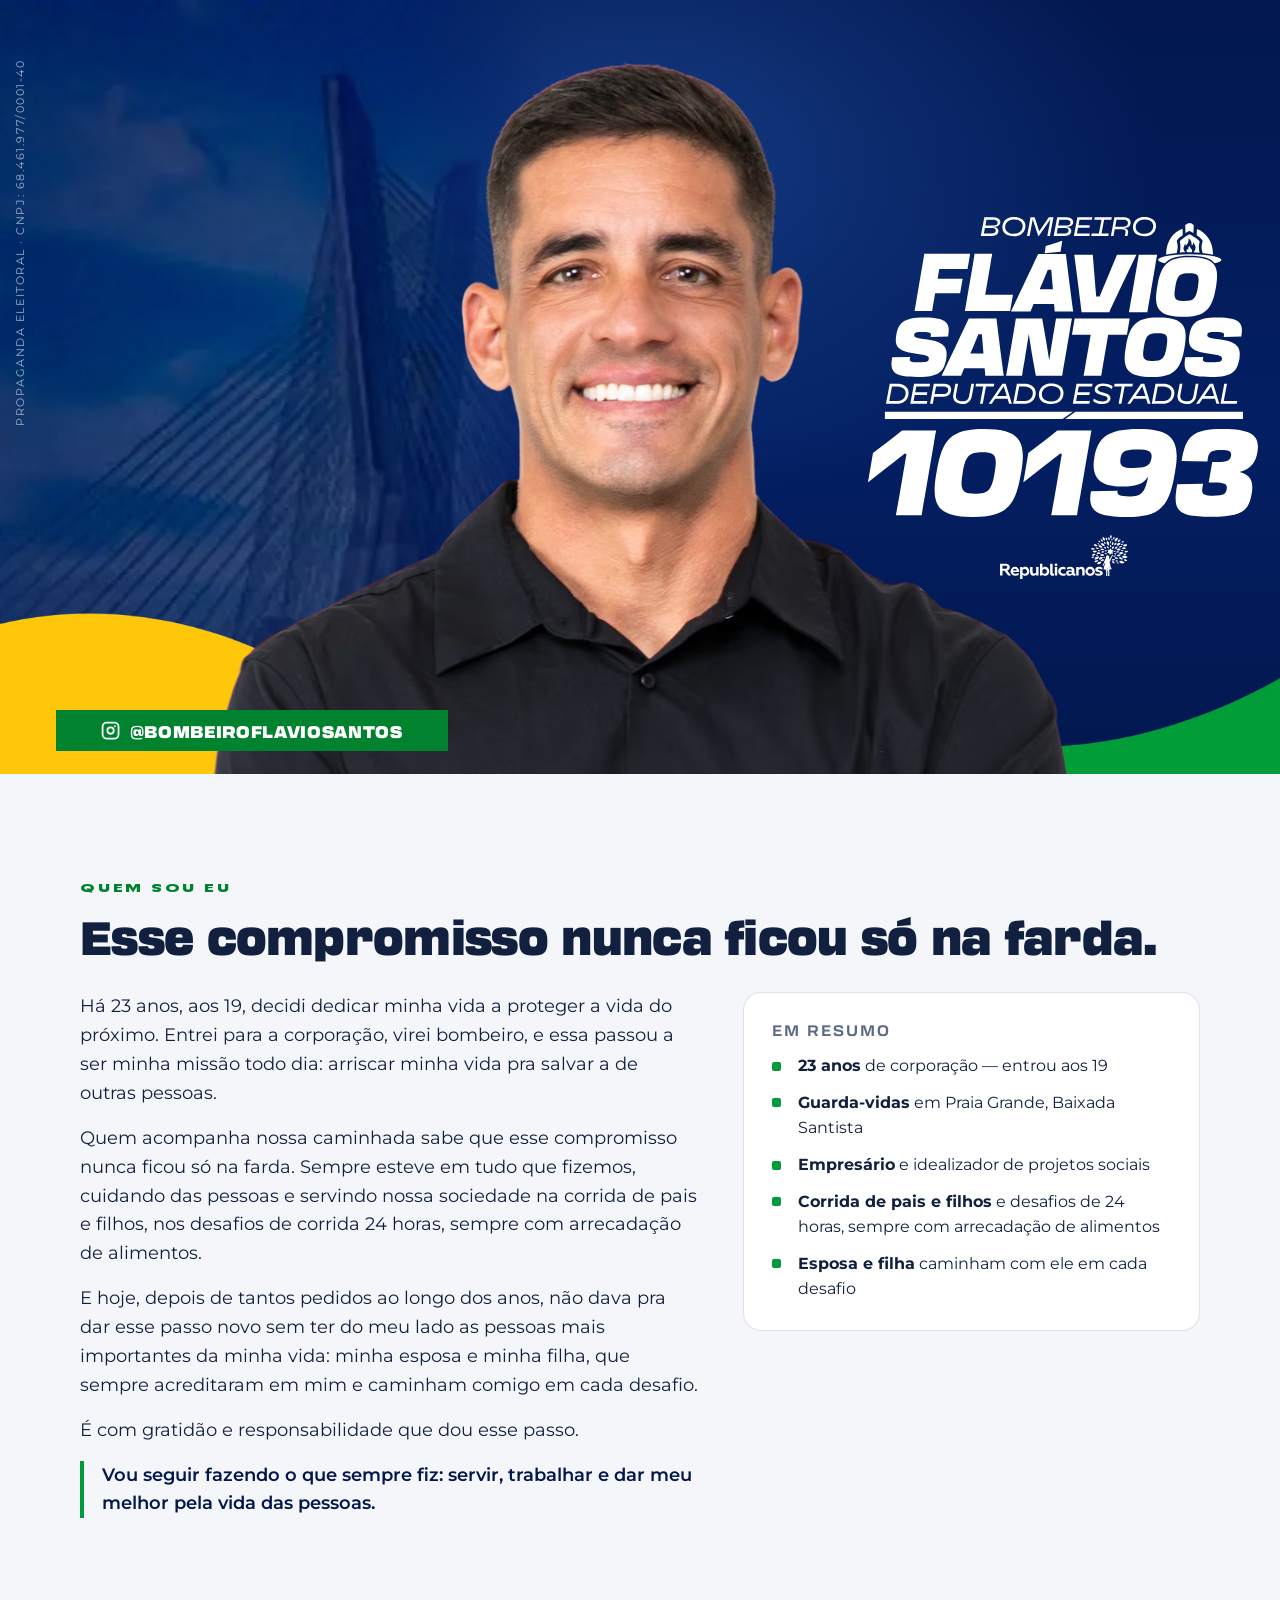
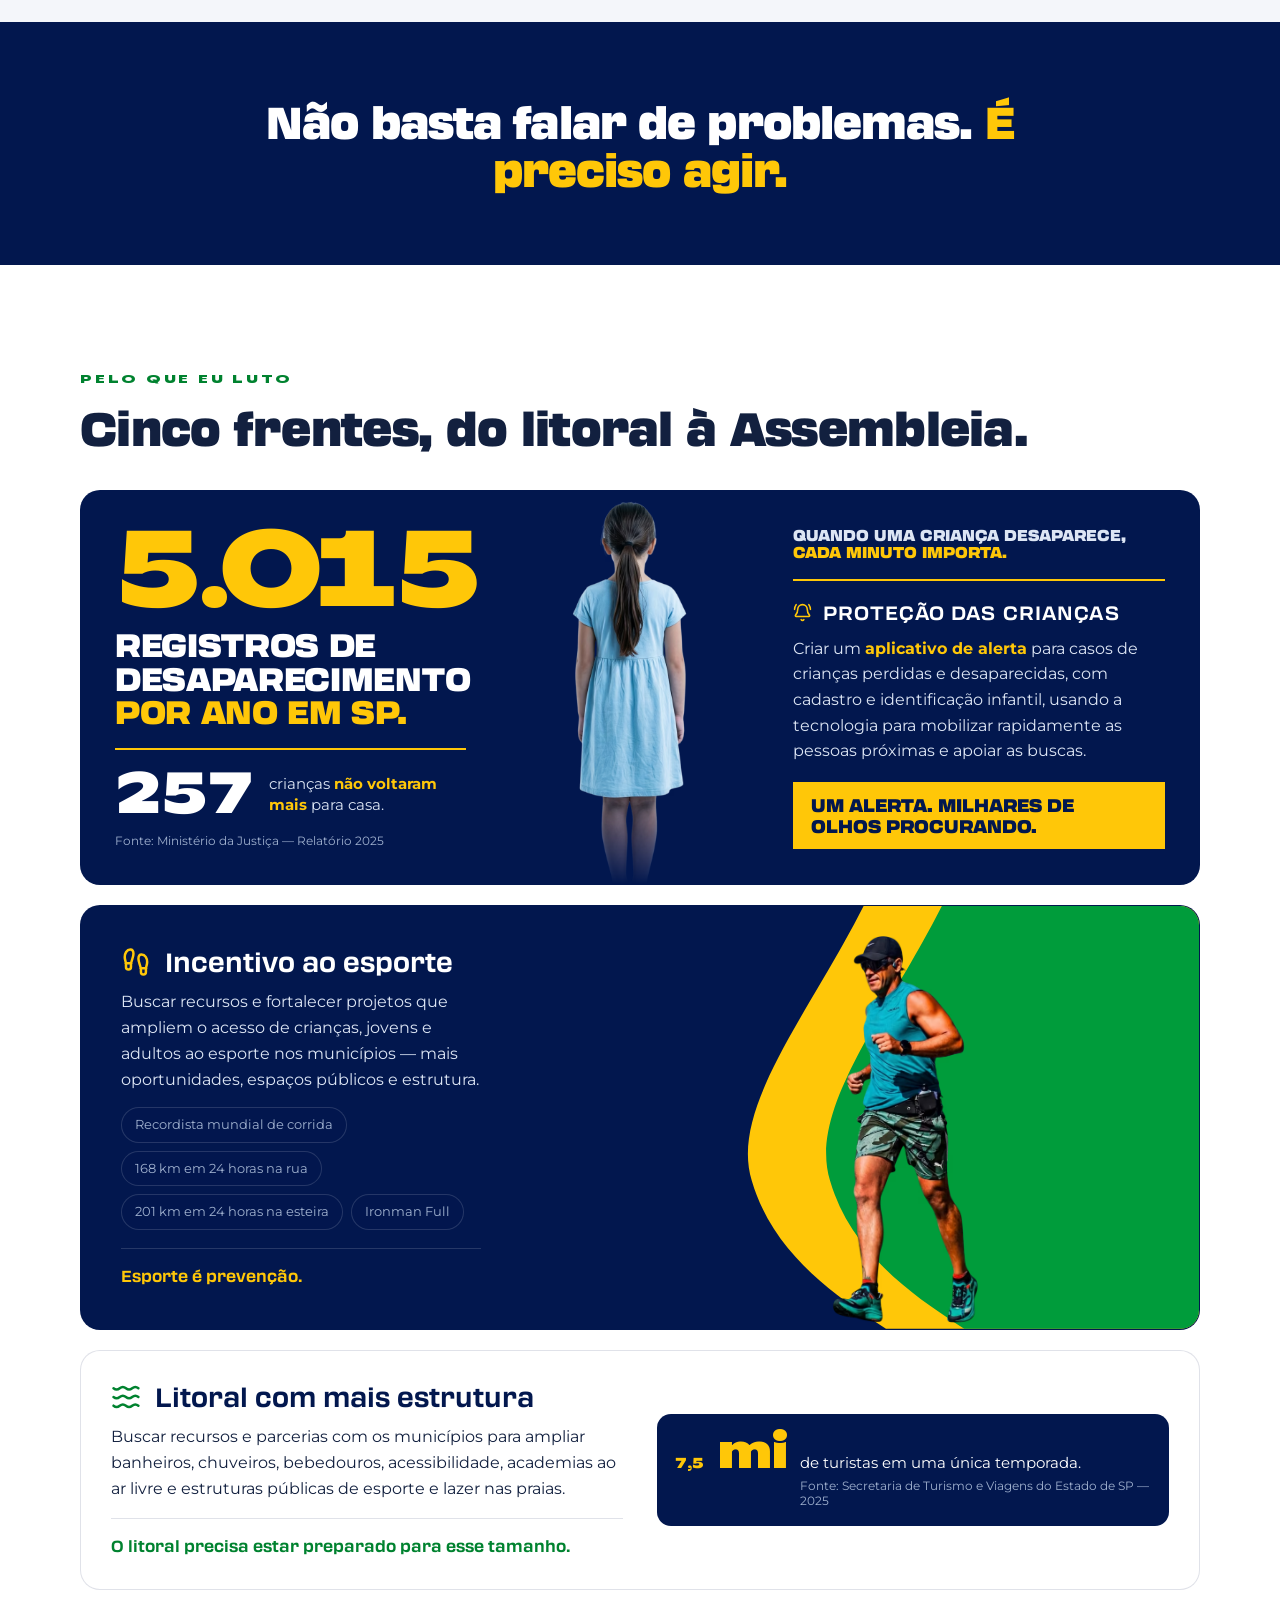
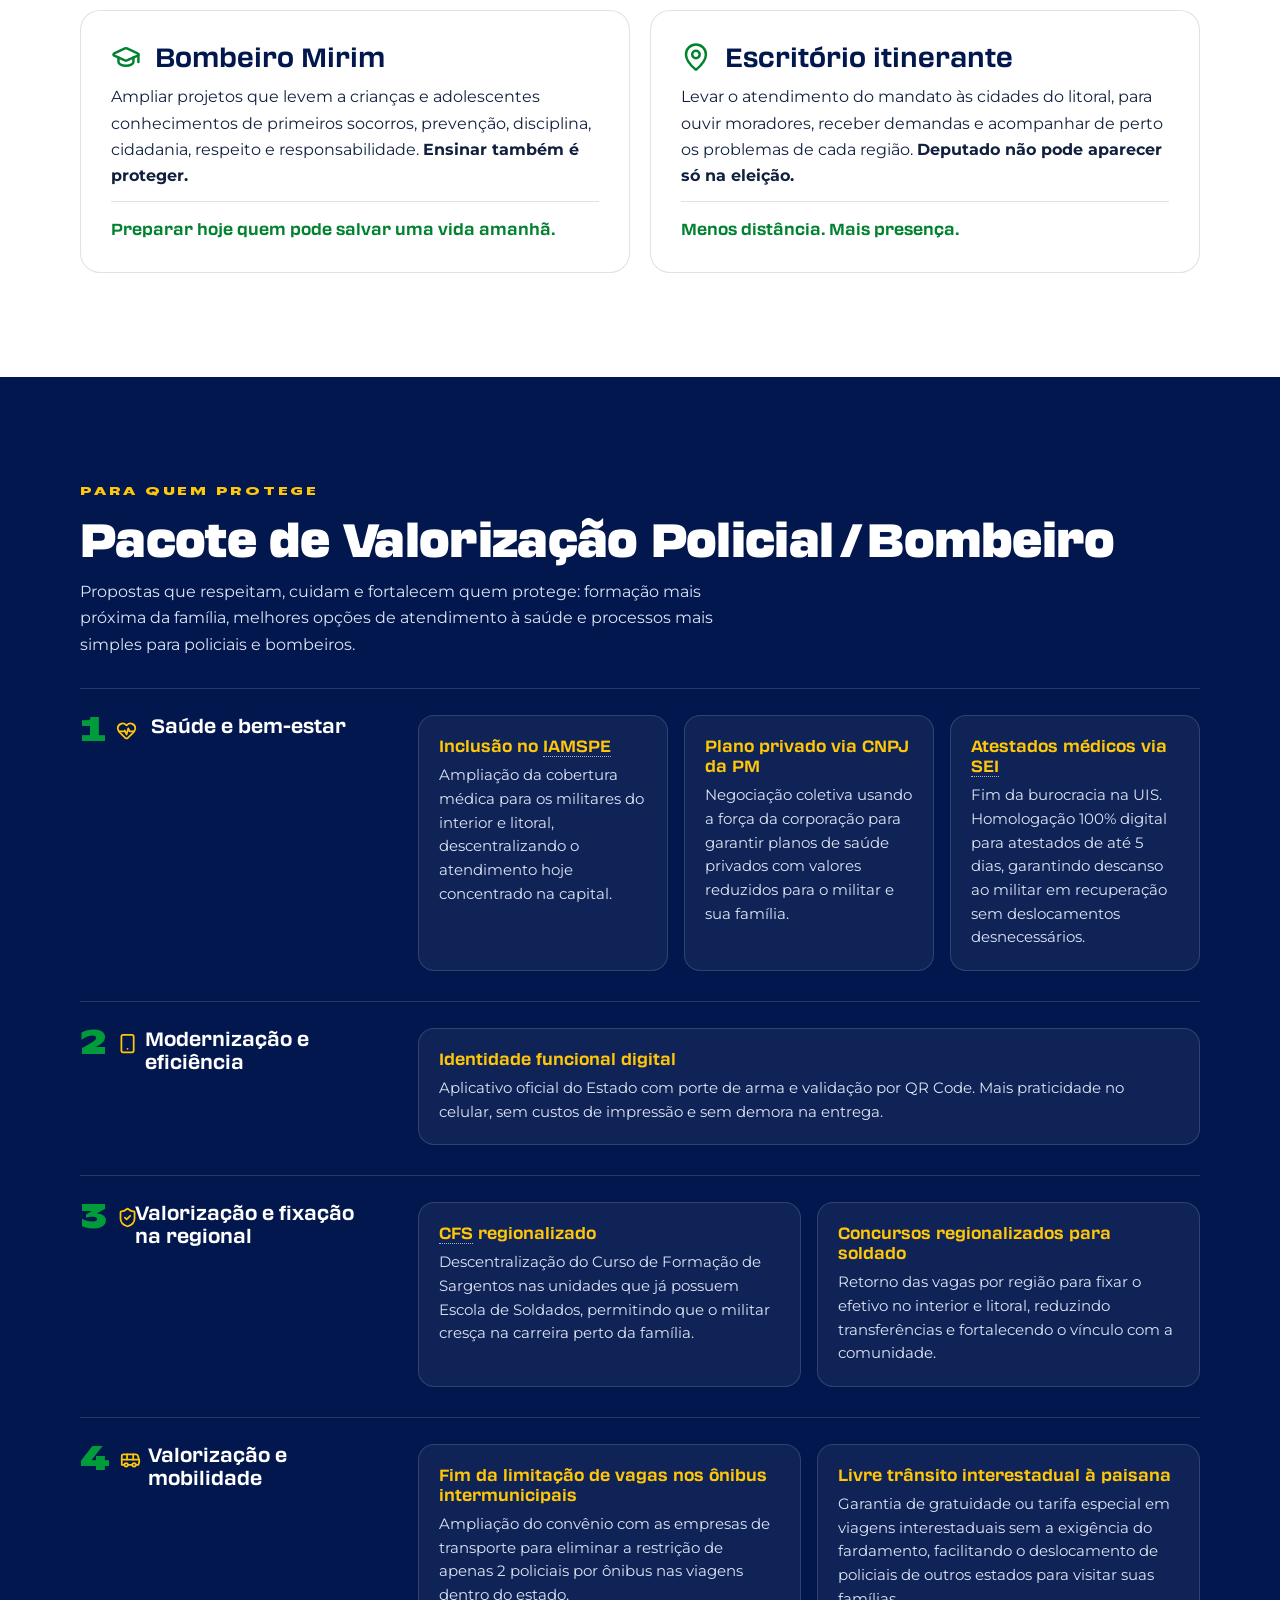
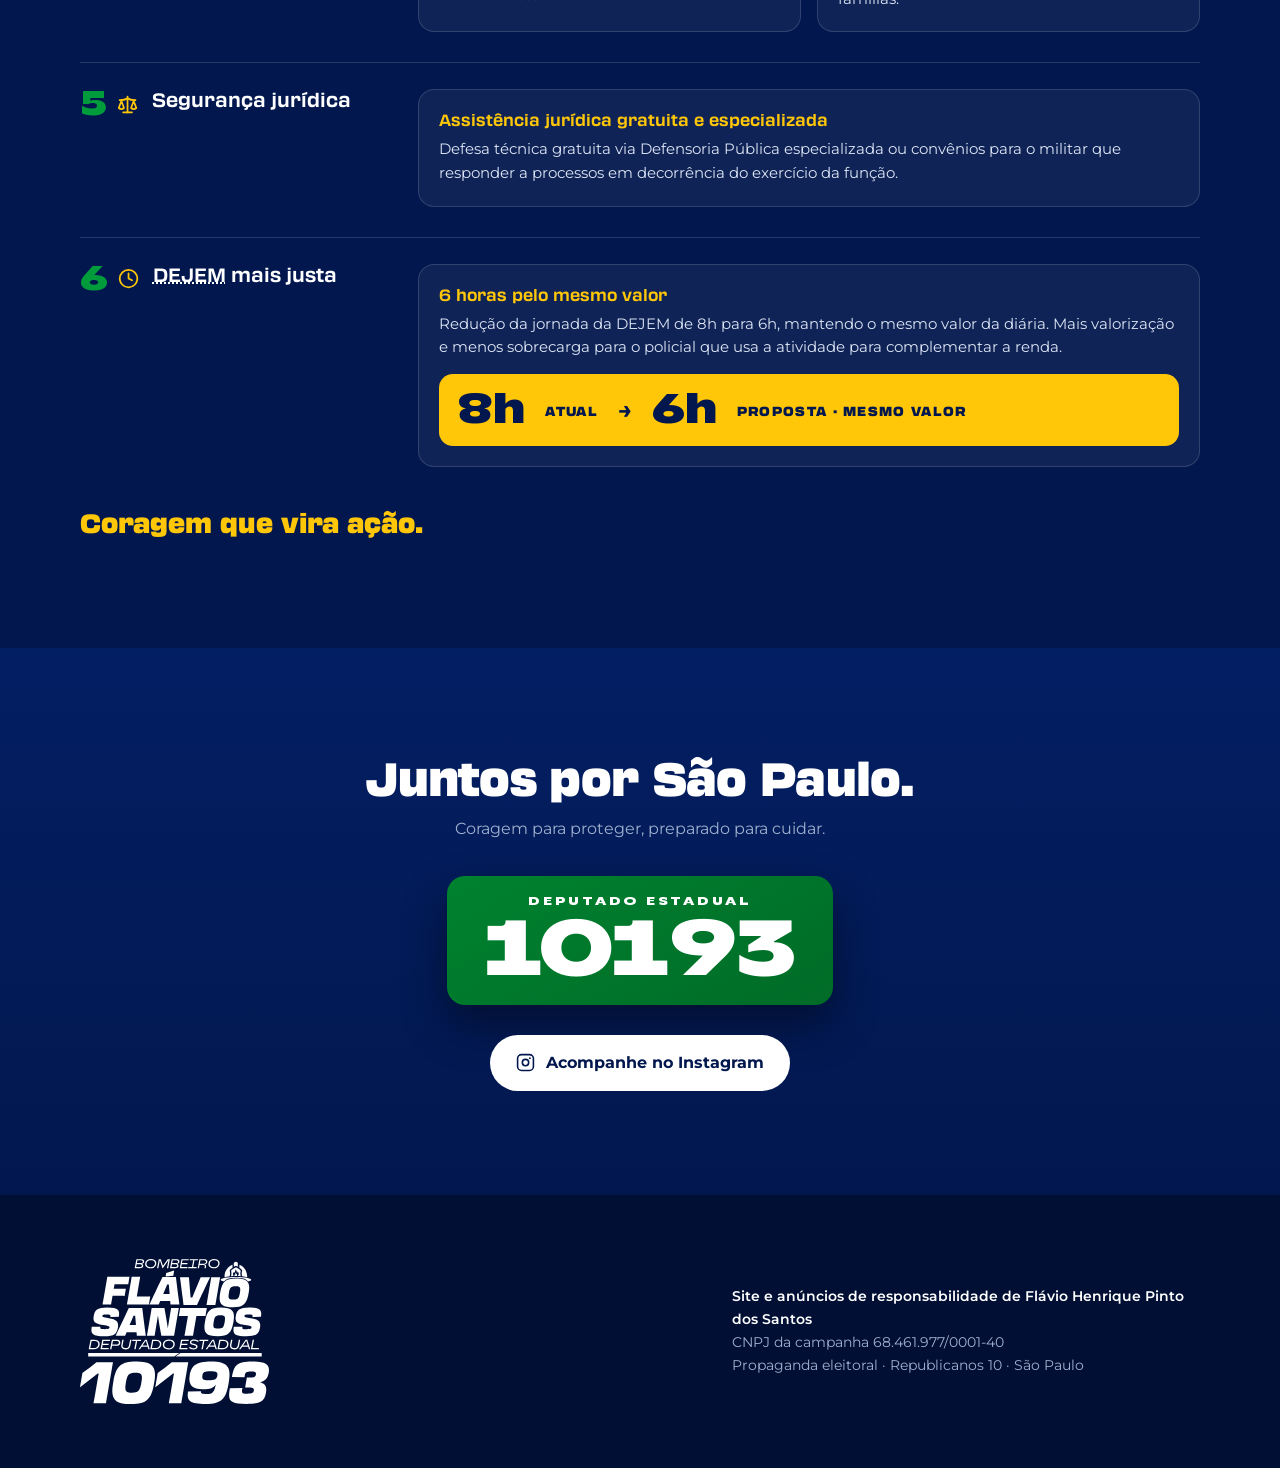
==== commit 67e60e97: "Adiciona registro anual de desaparecimento junto ao estoque de criancas O bloco "Protecao das crianc" ====
--- a/index.html
+++ b/index.html
@@ -376,7 +376,7 @@
 .criancas__dado{padding:clamp(24px,3vw,34px);align-self:center}
 .bandeira--criancas .criancas__numero{
   font-family:var(--apoio);font-weight:900;
-  font-size:clamp(84px,13vw,168px);line-height:.82;
+  font-size:clamp(56px,8.4vw,108px);line-height:.86;letter-spacing:-.03em;
   letter-spacing:-.02em;color:var(--amarelo);
   font-variant-numeric:tabular-nums;
 }
@@ -387,7 +387,31 @@
 }
 .criancas__dado h3 em{color:var(--amarelo);font-style:normal}
 .bandeira--criancas .criancas__fonte{
-  margin-top:14px;font-size:12px;line-height:1.5;color:var(--cinza-claro);
+  margin-top:12px;font-size:12px;line-height:1.5;color:var(--cinza-claro);
+}
+/* o segundo dado: menor que o primeiro, mas com peso próprio. O 5 mil dá a
+   escala do problema; o 257 dá a gravidade — e é a distância entre os dois que
+   explica por que o aplicativo de alerta importa. */
+.bandeira--criancas .criancas__segundo{
+  /* centro a centro: com baseline o texto de duas linhas subia e ficava
+     desalinhado do numero */
+  display:flex;align-items:center;gap:16px;
+  margin-top:20px;padding-top:18px;
+  border-top:2px solid var(--amarelo);
+}
+.bandeira--criancas .criancas__segundo b{
+  font-family:var(--apoio);font-weight:900;
+  font-size:clamp(38px,5vw,58px);line-height:.9;color:var(--branco);
+  font-variant-numeric:tabular-nums;flex:none;
+}
+/* filho DIRETO: sem o `>`, esta regra também casava o <span> de dentro do <b>
+   e derrubava o número de 58px para 15px — o 257 quase sumia. */
+.bandeira--criancas .criancas__segundo > span{
+  font-size:15px;line-height:1.4;color:#DCE5F4;
+}
+.bandeira--criancas .criancas__segundo strong{color:var(--amarelo);font-weight:700}
+.bandeira--criancas .criancas__segundo small{
+  display:block;margin-top:5px;font-size:11.5px;color:var(--cinza-claro);
 }
 .criancas__foto{align-self:end;justify-self:center}
 .criancas__foto img{
@@ -678,8 +702,13 @@
 
       <article class="bandeira bandeira--criancas" data-revela>
         <div class="criancas__dado">
-          <p class="criancas__numero"><span data-conta="257">257</span></p>
-          <h3>Crianças desaparecidas<br><em>por ano em SP.</em></h3>
+          <p class="criancas__numero"><span data-conta="5015">5.015</span></p>
+          <h3>Registros de desaparecimento<br><em>por ano em SP.</em></h3>
+
+          <p class="criancas__segundo">
+            <b><span data-conta="257">257</span></b>
+            <span>crianças <strong>não voltaram mais</strong> para casa.</span>
+          </p>
           <p class="criancas__fonte">Fonte: Ministério da Justiça — Relatório 2025</p>
         </div>
 
